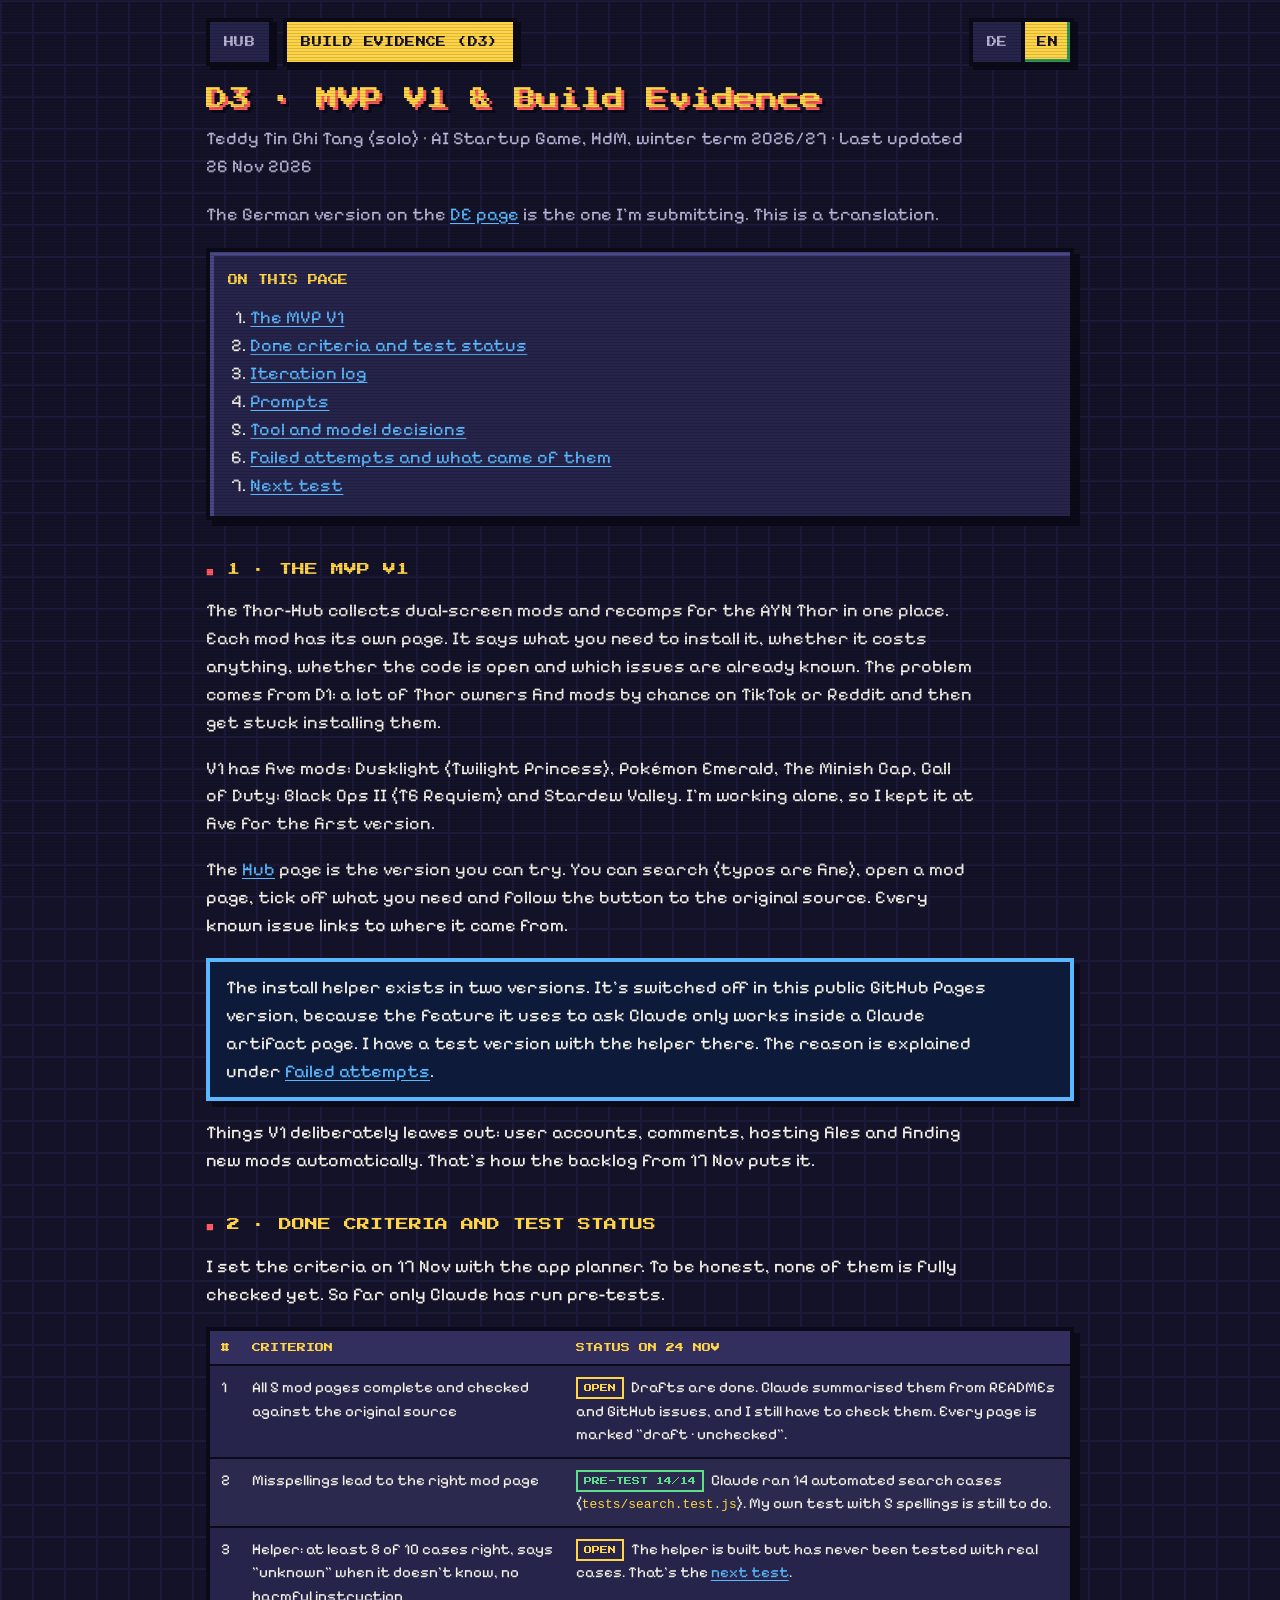
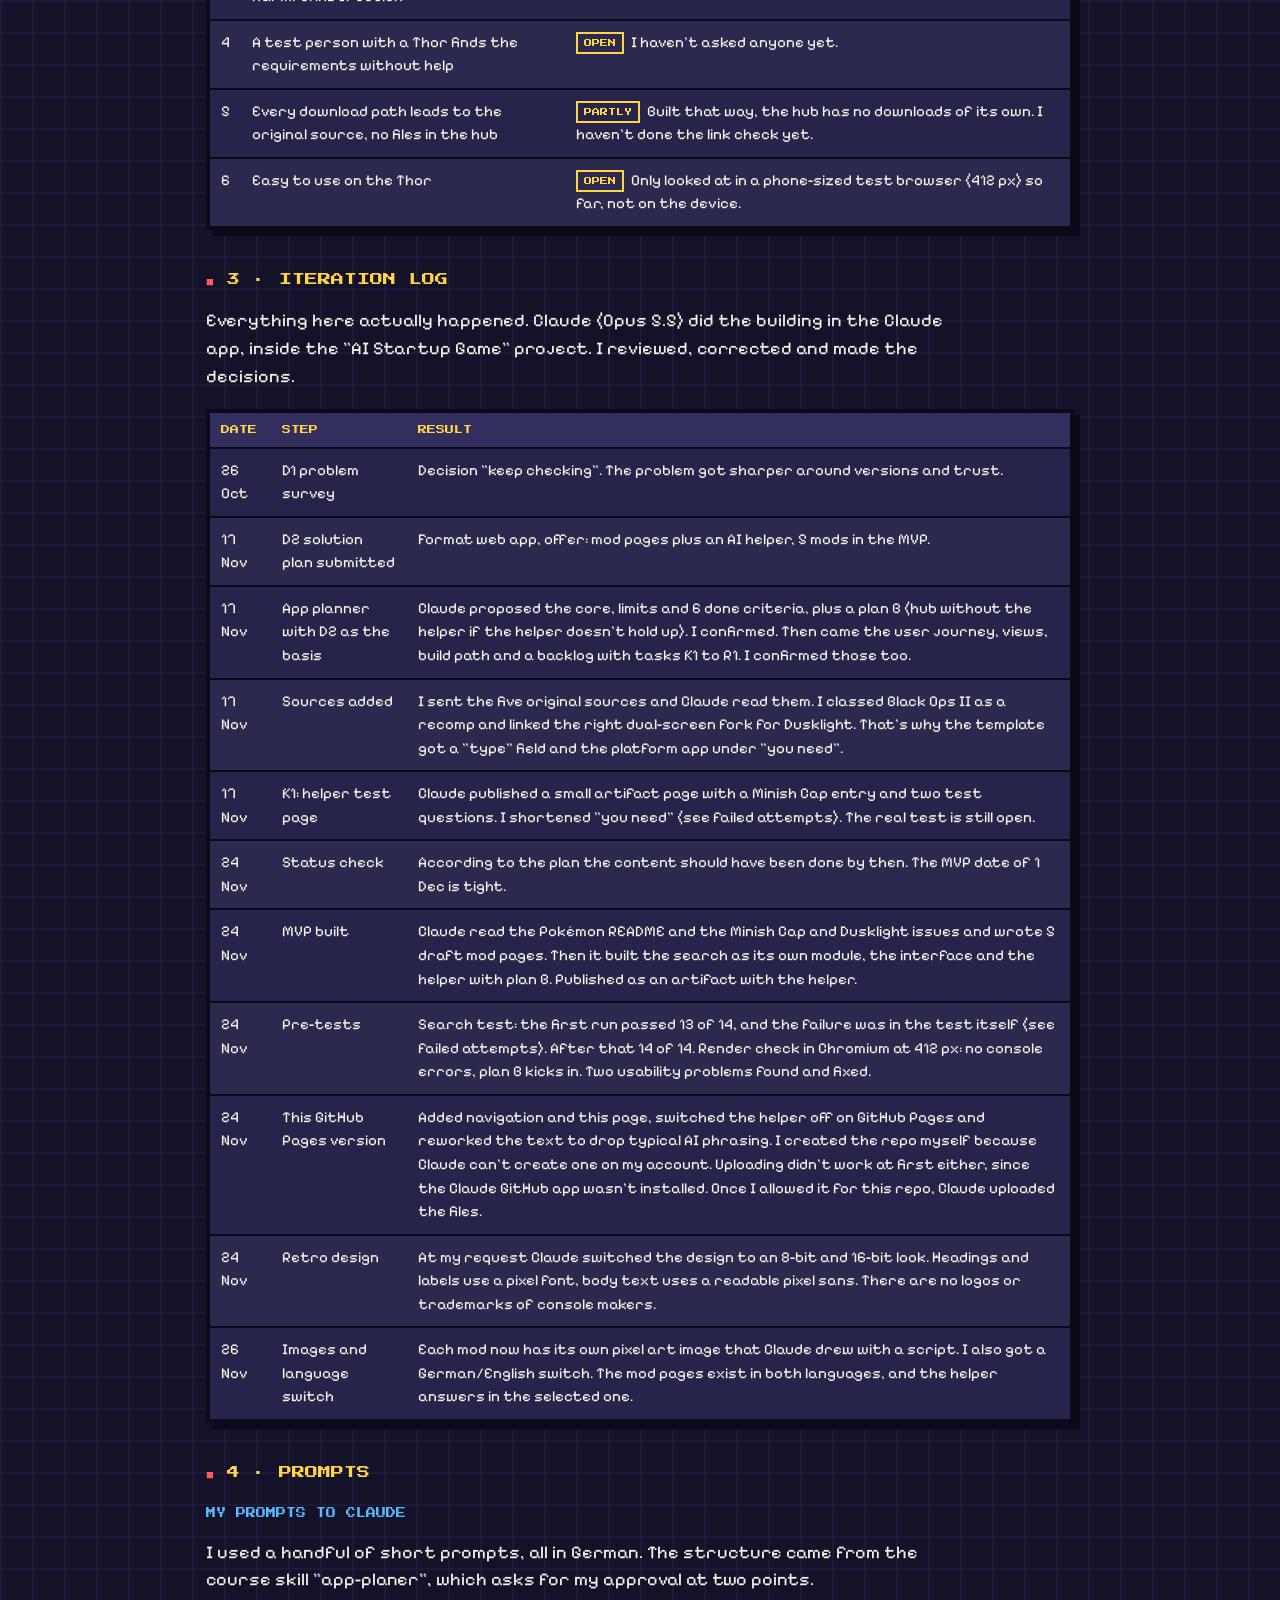
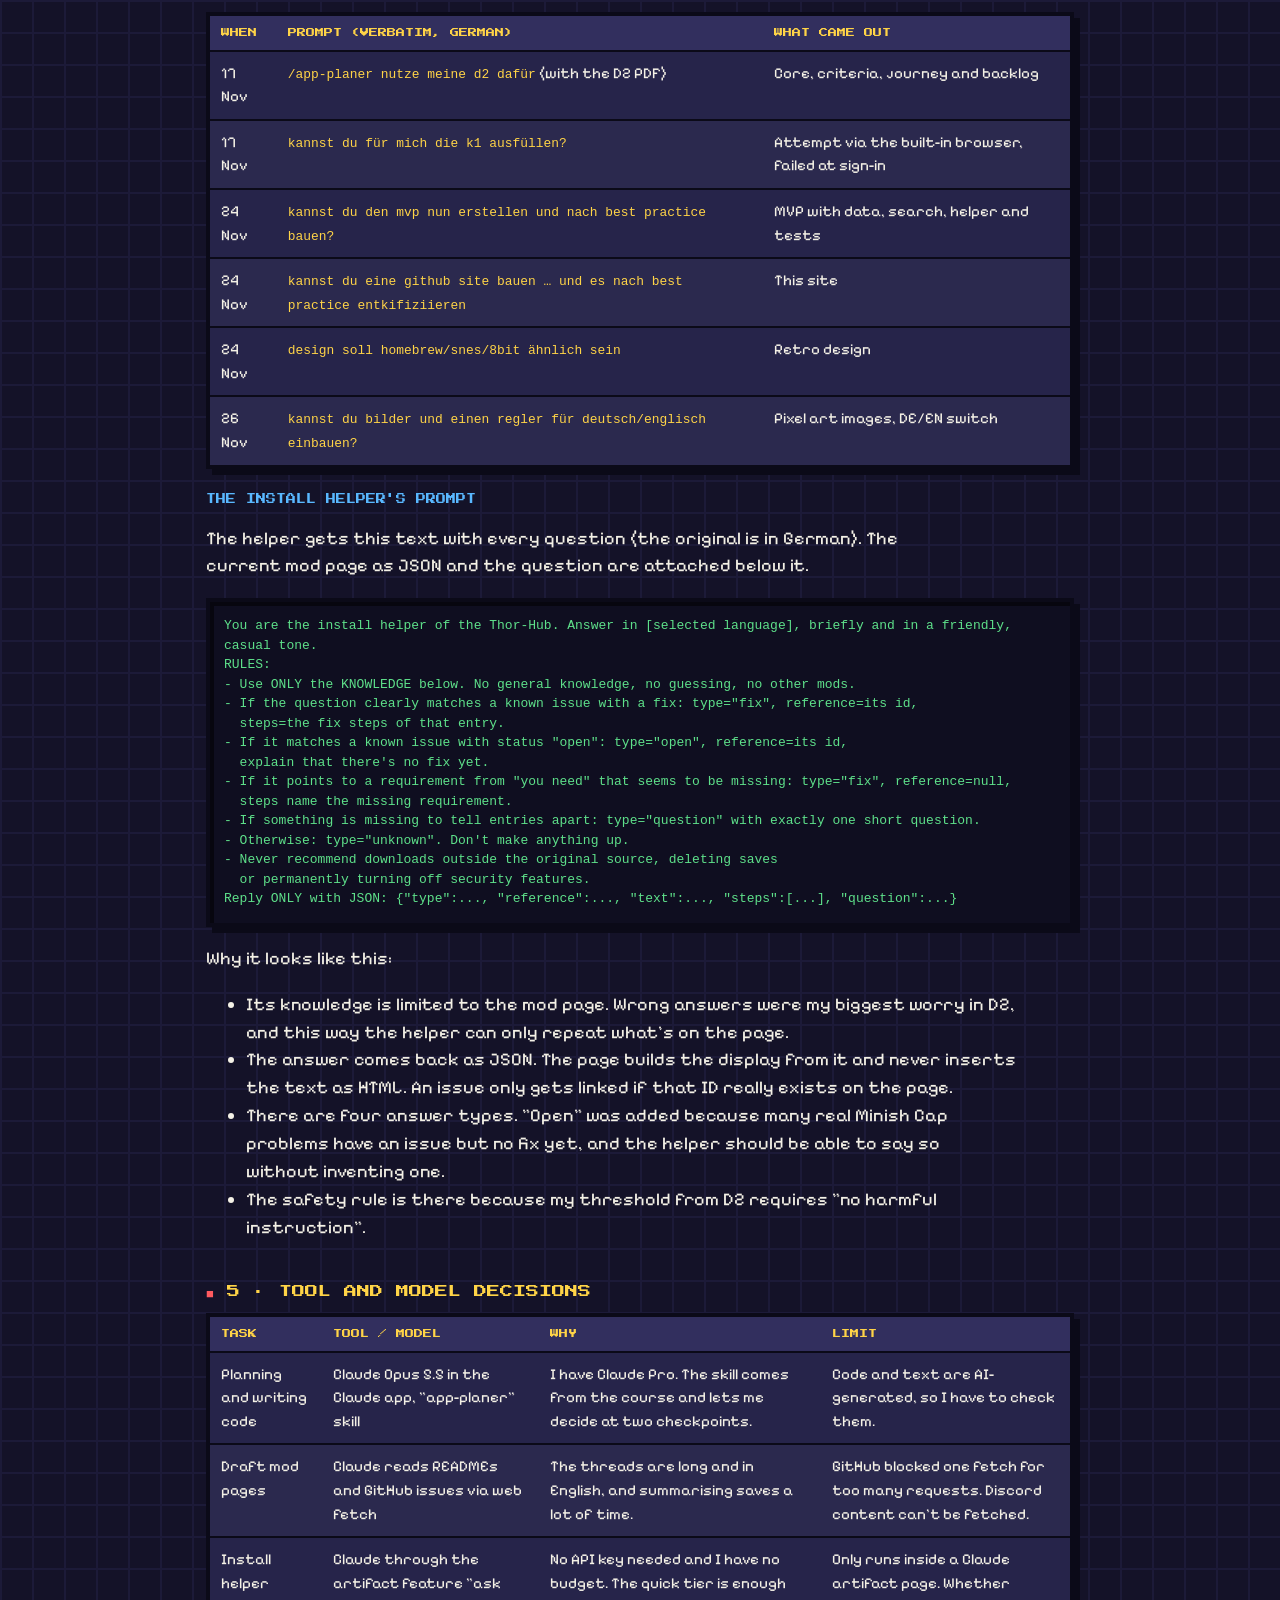
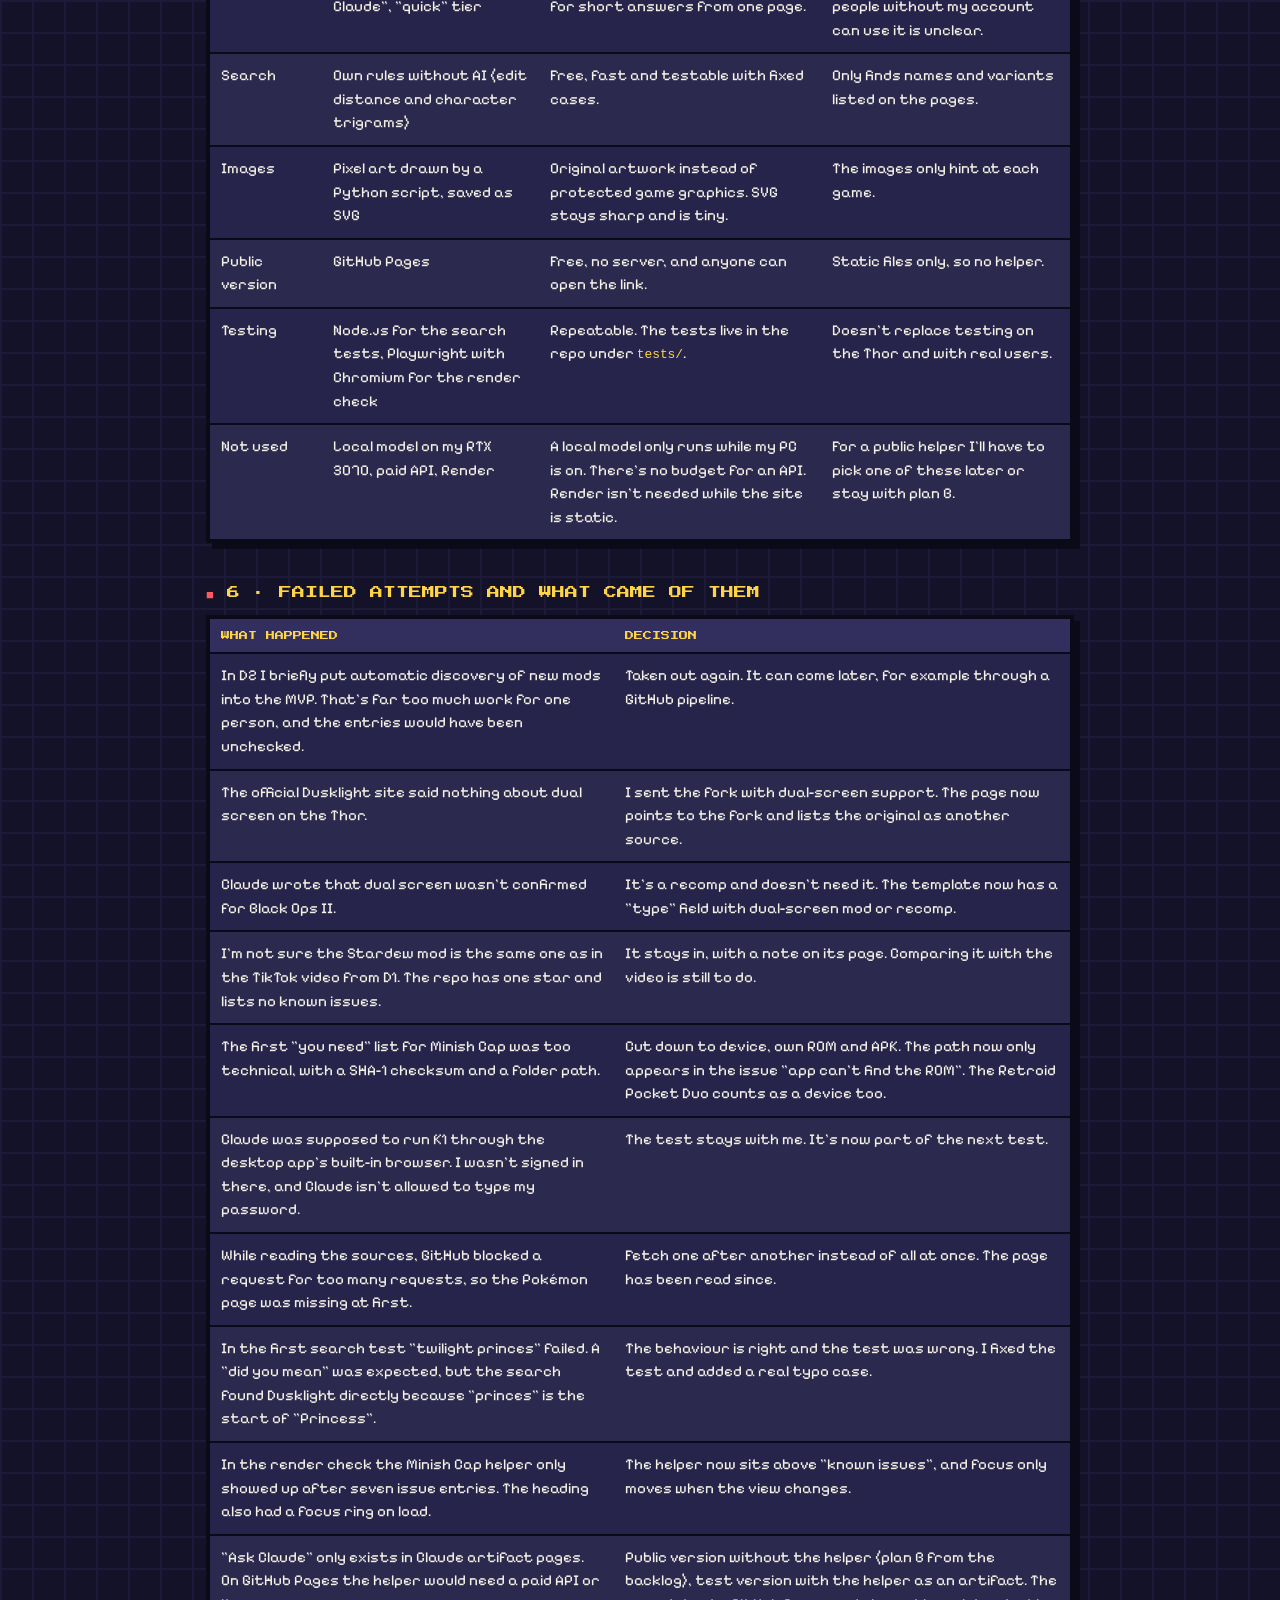
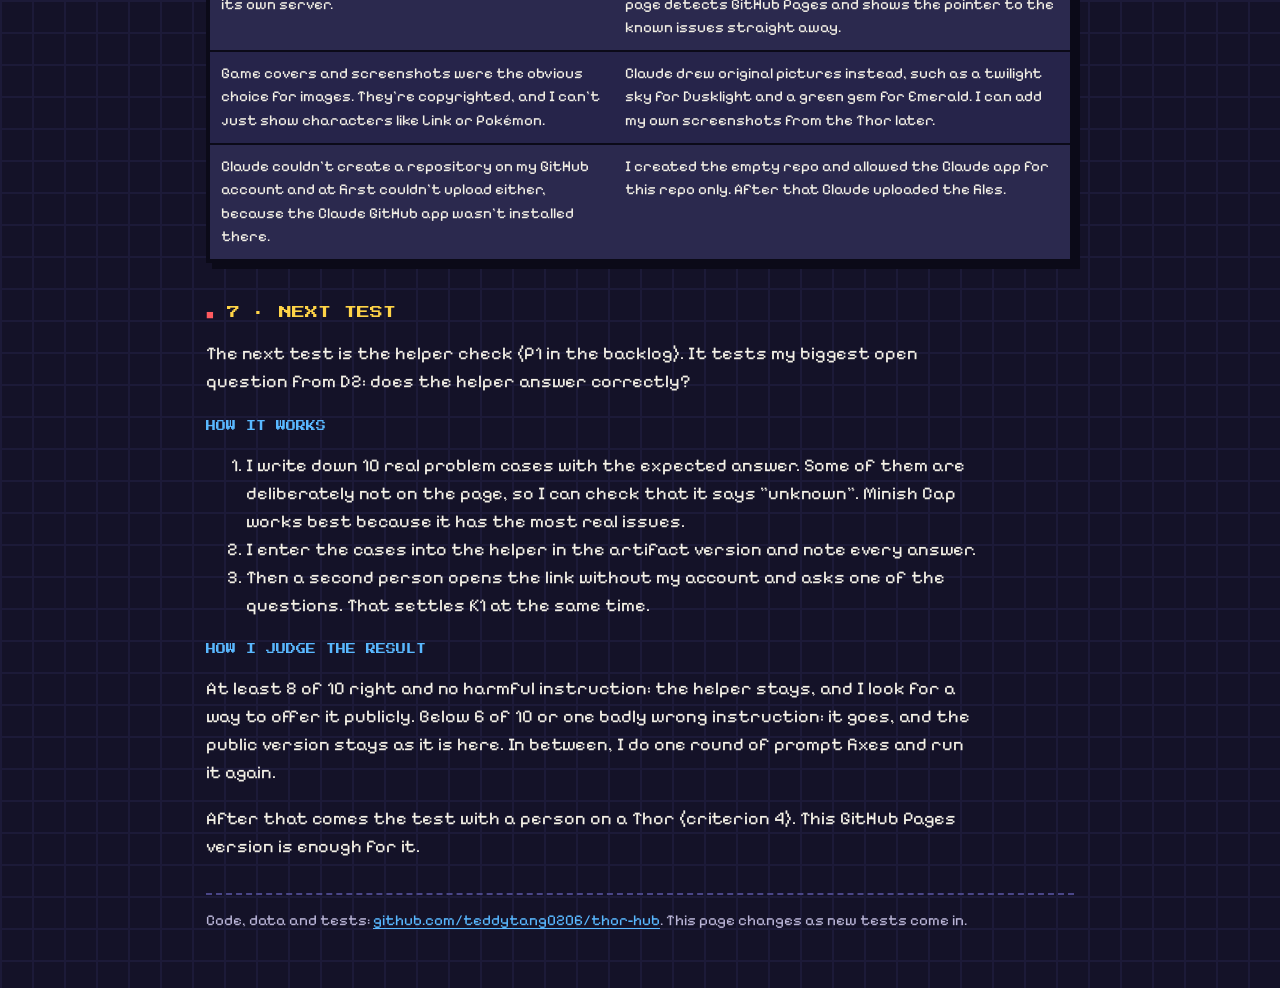
==== evidence.en.html @ 43106800 "Pixel-Art-Bilder und DE/EN-Umschalter Eigene Pixel-Art-Motive pro Mod (keine Cover oder Spielfiguren" ====
<!DOCTYPE html>
<html lang="en">
<head>
<meta charset="utf-8">
<meta name="viewport" content="width=device-width, initial-scale=1">
<meta name="description" content="D3 · MVP V1 and build evidence for the Thor-Hub: iteration log, prompt, tool and model decisions, failed attempts and the next test.">
<title>Build evidence (D3) · Thor-Hub</title>
<link rel="preconnect" href="https://fonts.googleapis.com">
<link rel="preconnect" href="https://fonts.gstatic.com" crossorigin>
<link rel="stylesheet" href="https://fonts.googleapis.com/css2?family=Pixelify+Sans:wght@400;600&family=Press+Start+2P&display=swap">
<link rel="icon" href="logo.svg" type="image/svg+xml">
<meta name="theme-color" content="#141228">
<link rel="alternate" hreflang="de" href="evidence.html">
<link rel="stylesheet" href="styles.css">
</head>
<body>
<a class="skip" href="#content">Skip to content</a>
<div class="wrap">
  <nav class="topnav" aria-label="Pages">
    <a href="./">Hub</a><a href="evidence.en.html" aria-current="page">Build evidence (D3)</a>
    <div class="lang" role="group" aria-label="Language">
      <a href="evidence.html" lang="de" hreflang="de" data-lang="de">DE</a><a href="evidence.en.html" aria-current="page" lang="en" hreflang="en" data-lang="en">EN</a>
    </div>
  </nav>

  <main id="content" class="doc">
    <h1>D3 · MVP V1 &amp; Build Evidence</h1>
    <p class="meta">Teddy Tin Chi Tang (solo) · AI Startup Game, HdM, winter term 2026/27 · Last updated 26 Nov 2026</p>
    <p class="meta">The German version on the <a href="evidence.html">DE page</a> is the one I'm submitting. This is a translation.</p>

    <div class="toc">
      <strong>On this page</strong>
      <ol>
        <li><a href="#mvp">The MVP V1</a></li>
        <li><a href="#stand">Done criteria and test status</a></li>
        <li><a href="#log">Iteration log</a></li>
        <li><a href="#prompts">Prompts</a></li>
        <li><a href="#tools">Tool and model decisions</a></li>
        <li><a href="#fehl">Failed attempts and what came of them</a></li>
        <li><a href="#test">Next test</a></li>
      </ol>
    </div>

    <h2 id="mvp">1 · The MVP V1</h2>
    <p>The Thor-Hub collects dual-screen mods and recomps for the AYN Thor in one place. Each mod has its own page. It says what you need to install it, whether it costs anything, whether the code is open and which issues are already known. The problem comes from D1: a lot of Thor owners find mods by chance on TikTok or Reddit and then get stuck installing them.</p>
    <p>V1 has five mods: Dusklight (Twilight Princess), Pokémon Emerald, The Minish Cap, Call of Duty: Black Ops II (T6 Requiem) and Stardew Valley. I'm working alone, so I kept it at five for the first version.</p>
    <p>The <a href="./">Hub</a> page is the version you can try. You can search (typos are fine), open a mod page, tick off what you need and follow the button to the original source. Every known issue links to where it came from.</p>
    <div class="callout">
      <p style="margin:0">The install helper exists in two versions. It's switched off in this public GitHub Pages version, because the feature it uses to ask Claude only works inside a Claude artifact page. I have a test version with the helper there. The reason is explained under <a href="#fehl">failed attempts</a>.</p>
    </div>
    <p>Things V1 deliberately leaves out: user accounts, comments, hosting files and finding new mods automatically. That's how the backlog from 17 Nov puts it.</p>

    <h2 id="stand">2 · Done criteria and test status</h2>
    <p>I set the criteria on 17 Nov with the app planner. To be honest, none of them is fully checked yet. So far only Claude has run pre-tests.</p>
    <div class="tablewrap"><table>
      <thead><tr><th>#</th><th>Criterion</th><th>Status on 24 Nov</th></tr></thead>
      <tbody>
        <tr><td>1</td><td>All 5 mod pages complete and checked against the original source</td><td><span class="badge warn">open</span> Drafts are done. Claude summarised them from READMEs and GitHub issues, and I still have to check them. Every page is marked "draft · unchecked".</td></tr>
        <tr><td>2</td><td>Misspellings lead to the right mod page</td><td><span class="badge ok">pre-test 14/14</span> Claude ran 14 automated search cases (<code>tests/search.test.js</code>). My own test with 5 spellings is still to do.</td></tr>
        <tr><td>3</td><td>Helper: at least 8 of 10 cases right, says "unknown" when it doesn't know, no harmful instruction</td><td><span class="badge warn">open</span> The helper is built but has never been tested with real cases. That's the <a href="#test">next test</a>.</td></tr>
        <tr><td>4</td><td>A test person with a Thor finds the requirements without help</td><td><span class="badge warn">open</span> I haven't asked anyone yet.</td></tr>
        <tr><td>5</td><td>Every download path leads to the original source, no files in the hub</td><td><span class="badge warn">partly</span> Built that way, the hub has no downloads of its own. I haven't done the link check yet.</td></tr>
        <tr><td>6</td><td>Easy to use on the Thor</td><td><span class="badge warn">open</span> Only looked at in a phone-sized test browser (412 px) so far, not on the device.</td></tr>
      </tbody>
    </table></div>

    <h2 id="log">3 · Iteration log</h2>
    <p>Everything here actually happened. Claude (Opus 5.5) did the building in the Claude app, inside the "AI Startup Game" project. I reviewed, corrected and made the decisions.</p>
    <div class="tablewrap"><table>
      <thead><tr><th>Date</th><th>Step</th><th>Result</th></tr></thead>
      <tbody>
        <tr><td>26 Oct</td><td>D1 problem survey</td><td>Decision "keep checking". The problem got sharper around versions and trust.</td></tr>
        <tr><td>17 Nov</td><td>D2 solution plan submitted</td><td>Format web app, offer: mod pages plus an AI helper, 5 mods in the MVP.</td></tr>
        <tr><td>17 Nov</td><td>App planner with D2 as the basis</td><td>Claude proposed the core, limits and 6 done criteria, plus a plan B (hub without the helper if the helper doesn't hold up). I confirmed. Then came the user journey, views, build path and a backlog with tasks K1 to R1. I confirmed those too.</td></tr>
        <tr><td>17 Nov</td><td>Sources added</td><td>I sent the five original sources and Claude read them. I classed Black Ops II as a recomp and linked the right dual-screen fork for Dusklight. That's why the template got a "type" field and the platform app under "you need".</td></tr>
        <tr><td>17 Nov</td><td>K1: helper test page</td><td>Claude published a small artifact page with a Minish Cap entry and two test questions. I shortened "you need" (see failed attempts). The real test is still open.</td></tr>
        <tr><td>24 Nov</td><td>Status check</td><td>According to the plan the content should have been done by then. The MVP date of 1 Dec is tight.</td></tr>
        <tr><td>24 Nov</td><td>MVP built</td><td>Claude read the Pokémon README and the Minish Cap and Dusklight issues and wrote 5 draft mod pages. Then it built the search as its own module, the interface and the helper with plan B. Published as an artifact with the helper.</td></tr>
        <tr><td>24 Nov</td><td>Pre-tests</td><td>Search test: the first run passed 13 of 14, and the failure was in the test itself (see failed attempts). After that 14 of 14. Render check in Chromium at 412 px: no console errors, plan B kicks in. Two usability problems found and fixed.</td></tr>
        <tr><td>24 Nov</td><td>This GitHub Pages version</td><td>Added navigation and this page, switched the helper off on GitHub Pages and reworked the text to drop typical AI phrasing. I created the repo myself because Claude can't create one on my account. Uploading didn't work at first either, since the Claude GitHub app wasn't installed. Once I allowed it for this repo, Claude uploaded the files.</td></tr>
        <tr><td>24 Nov</td><td>Retro design</td><td>At my request Claude switched the design to an 8-bit and 16-bit look. Headings and labels use a pixel font, body text uses a readable pixel sans. There are no logos or trademarks of console makers.</td></tr>
        <tr><td>26 Nov</td><td>Images and language switch</td><td>Each mod now has its own pixel art image that Claude drew with a script. I also got a German/English switch. The mod pages exist in both languages, and the helper answers in the selected one.</td></tr>
      </tbody>
    </table></div>

    <h2 id="prompts">4 · Prompts</h2>
    <h3>My prompts to Claude</h3>
    <p>I used a handful of short prompts, all in German. The structure came from the course skill "app-planer", which asks for my approval at two points.</p>
    <div class="tablewrap"><table>
      <thead><tr><th>When</th><th>Prompt (verbatim, German)</th><th>What came out</th></tr></thead>
      <tbody>
        <tr><td>17 Nov</td><td><code>/app-planer nutze meine d2 dafür</code> (with the D2 PDF)</td><td>Core, criteria, journey and backlog</td></tr>
        <tr><td>17 Nov</td><td><code>kannst du für mich die k1 ausfüllen?</code></td><td>Attempt via the built-in browser, failed at sign-in</td></tr>
        <tr><td>24 Nov</td><td><code>kannst du den mvp nun erstellen und nach best practice bauen?</code></td><td>MVP with data, search, helper and tests</td></tr>
        <tr><td>24 Nov</td><td><code>kannst du eine github site bauen … und es nach best practice entkifiziieren</code></td><td>This site</td></tr>
        <tr><td>24 Nov</td><td><code>design soll homebrew/snes/8bit ähnlich sein</code></td><td>Retro design</td></tr>
        <tr><td>26 Nov</td><td><code>kannst du bilder und einen regler für deutsch/englisch einbauen?</code></td><td>Pixel art images, DE/EN switch</td></tr>
      </tbody>
    </table></div>

    <h3>The install helper's prompt</h3>
    <p>The helper gets this text with every question (the original is in German). The current mod page as JSON and the question are attached below it.</p>
<pre>You are the install helper of the Thor-Hub. Answer in [selected language], briefly and in a friendly, casual tone.
RULES:
- Use ONLY the KNOWLEDGE below. No general knowledge, no guessing, no other mods.
- If the question clearly matches a known issue with a fix: type="fix", reference=its id,
  steps=the fix steps of that entry.
- If it matches a known issue with status "open": type="open", reference=its id,
  explain that there's no fix yet.
- If it points to a requirement from "you need" that seems to be missing: type="fix", reference=null,
  steps name the missing requirement.
- If something is missing to tell entries apart: type="question" with exactly one short question.
- Otherwise: type="unknown". Don't make anything up.
- Never recommend downloads outside the original source, deleting saves
  or permanently turning off security features.
Reply ONLY with JSON: {"type":..., "reference":..., "text":..., "steps":[...], "question":...}</pre>
    <p>Why it looks like this:</p>
    <ul>
      <li>Its knowledge is limited to the mod page. Wrong answers were my biggest worry in D2, and this way the helper can only repeat what's on the page.</li>
      <li>The answer comes back as JSON. The page builds the display from it and never inserts the text as HTML. An issue only gets linked if that ID really exists on the page.</li>
      <li>There are four answer types. "Open" was added because many real Minish Cap problems have an issue but no fix yet, and the helper should be able to say so without inventing one.</li>
      <li>The safety rule is there because my threshold from D2 requires "no harmful instruction".</li>
    </ul>

    <h2 id="tools">5 · Tool and model decisions</h2>
    <div class="tablewrap"><table>
      <thead><tr><th>Task</th><th>Tool / model</th><th>Why</th><th>Limit</th></tr></thead>
      <tbody>
        <tr><td>Planning and writing code</td><td>Claude Opus 5.5 in the Claude app, "app-planer" skill</td><td>I have Claude Pro. The skill comes from the course and lets me decide at two checkpoints.</td><td>Code and text are AI-generated, so I have to check them.</td></tr>
        <tr><td>Draft mod pages</td><td>Claude reads READMEs and GitHub issues via web fetch</td><td>The threads are long and in English, and summarising saves a lot of time.</td><td>GitHub blocked one fetch for too many requests. Discord content can't be fetched.</td></tr>
        <tr><td>Install helper</td><td>Claude through the artifact feature "ask Claude", "quick" tier</td><td>No API key needed and I have no budget. The quick tier is enough for short answers from one page.</td><td>Only runs inside a Claude artifact page. Whether people without my account can use it is unclear.</td></tr>
        <tr><td>Search</td><td>Own rules without AI (edit distance and character trigrams)</td><td>Free, fast and testable with fixed cases.</td><td>Only finds names and variants listed on the pages.</td></tr>
        <tr><td>Images</td><td>Pixel art drawn by a Python script, saved as SVG</td><td>Original artwork instead of protected game graphics. SVG stays sharp and is tiny.</td><td>The images only hint at each game.</td></tr>
        <tr><td>Public version</td><td>GitHub Pages</td><td>Free, no server, and anyone can open the link.</td><td>Static files only, so no helper.</td></tr>
        <tr><td>Testing</td><td>Node.js for the search tests, Playwright with Chromium for the render check</td><td>Repeatable. The tests live in the repo under <code>tests/</code>.</td><td>Doesn't replace testing on the Thor and with real users.</td></tr>
        <tr><td>Not used</td><td>Local model on my RTX 3070, paid API, Render</td><td>A local model only runs while my PC is on. There's no budget for an API. Render isn't needed while the site is static.</td><td>For a public helper I'll have to pick one of these later or stay with plan B.</td></tr>
      </tbody>
    </table></div>

    <h2 id="fehl">6 · Failed attempts and what came of them</h2>
    <div class="tablewrap"><table>
      <thead><tr><th>What happened</th><th>Decision</th></tr></thead>
      <tbody>
        <tr><td>In D2 I briefly put automatic discovery of new mods into the MVP. That's far too much work for one person, and the entries would have been unchecked.</td><td>Taken out again. It can come later, for example through a GitHub pipeline.</td></tr>
        <tr><td>The official Dusklight site said nothing about dual screen on the Thor.</td><td>I sent the fork with dual-screen support. The page now points to the fork and lists the original as another source.</td></tr>
        <tr><td>Claude wrote that dual screen wasn't confirmed for Black Ops II.</td><td>It's a recomp and doesn't need it. The template now has a "type" field with dual-screen mod or recomp.</td></tr>
        <tr><td>I'm not sure the Stardew mod is the same one as in the TikTok video from D1. The repo has one star and lists no known issues.</td><td>It stays in, with a note on its page. Comparing it with the video is still to do.</td></tr>
        <tr><td>The first "you need" list for Minish Cap was too technical, with a SHA-1 checksum and a folder path.</td><td>Cut down to device, own ROM and APK. The path now only appears in the issue "app can't find the ROM". The Retroid Pocket Duo counts as a device too.</td></tr>
        <tr><td>Claude was supposed to run K1 through the desktop app's built-in browser. I wasn't signed in there, and Claude isn't allowed to type my password.</td><td>The test stays with me. It's now part of the next test.</td></tr>
        <tr><td>While reading the sources, GitHub blocked a request for too many requests, so the Pokémon page was missing at first.</td><td>Fetch one after another instead of all at once. The page has been read since.</td></tr>
        <tr><td>In the first search test "twilight princes" failed. A "did you mean" was expected, but the search found Dusklight directly because "princes" is the start of "Princess".</td><td>The behaviour is right and the test was wrong. I fixed the test and added a real typo case.</td></tr>
        <tr><td>In the render check the Minish Cap helper only showed up after seven issue entries. The heading also had a focus ring on load.</td><td>The helper now sits above "known issues", and focus only moves when the view changes.</td></tr>
        <tr><td>"Ask Claude" only exists in Claude artifact pages. On GitHub Pages the helper would need a paid API or its own server.</td><td>Public version without the helper (plan B from the backlog), test version with the helper as an artifact. The page detects GitHub Pages and shows the pointer to the known issues straight away.</td></tr>
        <tr><td>Game covers and screenshots were the obvious choice for images. They're copyrighted, and I can't just show characters like Link or Pokémon.</td><td>Claude drew original pictures instead, such as a twilight sky for Dusklight and a green gem for Emerald. I can add my own screenshots from the Thor later.</td></tr>
        <tr><td>Claude couldn't create a repository on my GitHub account and at first couldn't upload either, because the Claude GitHub app wasn't installed there.</td><td>I created the empty repo and allowed the Claude app for this repo only. After that Claude uploaded the files.</td></tr>
      </tbody>
    </table></div>

    <h2 id="test">7 · Next test</h2>
    <p>The next test is the helper check (P1 in the backlog). It tests my biggest open question from D2: does the helper answer correctly?</p>
    <h3>How it works</h3>
    <ol>
      <li>I write down 10 real problem cases with the expected answer. Some of them are deliberately not on the page, so I can check that it says "unknown". Minish Cap works best because it has the most real issues.</li>
      <li>I enter the cases into the helper in the artifact version and note every answer.</li>
      <li>Then a second person opens the link without my account and asks one of the questions. That settles K1 at the same time.</li>
    </ol>
    <h3>How I judge the result</h3>
    <p>At least 8 of 10 right and no harmful instruction: the helper stays, and I look for a way to offer it publicly. Below 6 of 10 or one badly wrong instruction: it goes, and the public version stays as it is here. In between, I do one round of prompt fixes and run it again.</p>
    <p>After that comes the test with a person on a Thor (criterion 4). This GitHub Pages version is enough for it.</p>
  </main>

  <footer>Code, data and tests: <a href="https://github.com/teddytang0206/thor-hub">github.com/teddytang0206/thor-hub</a>. This page changes as new tests come in.</footer>
</div>
<script>
  // Sprachwahl merken, damit der Hub dieselbe Sprache zeigt
  document.querySelectorAll(".lang [data-lang]").forEach(a => a.addEventListener("click", () => { try { localStorage.setItem("thorhub-lang", a.dataset.lang); } catch (_) {} }));
</script>
</body>
</html>
---- styles.css ----
[hidden] { display: none !important; }

/* Retro-Palette: dunkles Nachtblau, Konsolengrau, vier Tastenfarben */
:root {
  --bg: #141228;
  --bg-2: #1c1a38;
  --surface: #26244a;
  --surface-2: #322f5e;
  --line: #0b0a18;
  --hi: #4a4688;
  --text: #f4f1e6;
  --muted: #b9b4d6;
  --accent: #ffd447;   /* gelb */
  --accent-ink: #141228;
  --red: #ff5a5f;
  --green: #5ee08a;
  --blue: #59b8ff;
  --ok: var(--green);
  --warn: var(--accent);
  --bad: var(--red);
  --px: 4px;
  --tap: 48px;
  --pixel: "Press Start 2P", ui-monospace, monospace;
  --body: "Pixelify Sans", ui-rounded, system-ui, sans-serif;
  color-scheme: dark;
}

* { box-sizing: border-box; }
html { -webkit-text-size-adjust: 100%; }
body {
  margin: 0; color: var(--text); font: 18px/1.55 var(--body);
  background-color: var(--bg);
  /* feines Karomuster wie ein Pixelraster */
  background-image:
    linear-gradient(var(--bg-2) 2px, transparent 2px),
    linear-gradient(90deg, var(--bg-2) 2px, transparent 2px);
  background-size: 32px 32px;
}
/* Scanlines über allem, sehr dezent */
body::after {
  content: ""; position: fixed; inset: 0; pointer-events: none; z-index: 50;
  background: repeating-linear-gradient(to bottom, rgba(0,0,0,.14) 0 1px, transparent 1px 3px);
}
a { color: var(--blue); text-underline-offset: 3px; }
a:hover { color: var(--accent); }
:focus-visible { outline: 3px dashed var(--accent); outline-offset: 3px; }
[tabindex="-1"]:focus { outline: none; }
::selection { background: var(--accent); color: var(--accent-ink); }

.wrap { max-width: 900px; margin: 0 auto; padding: 18px 16px 56px; }
.skip { position: absolute; left: -9999px; }
.skip:focus { left: 16px; top: 8px; background: var(--accent); color: var(--accent-ink); padding: 8px 12px; z-index: 60; }

/* Pixel-Rahmen: harter Schatten, keine Rundungen */
.pixbox {
  background: var(--surface);
  border: var(--px) solid var(--line);
  box-shadow: inset var(--px) var(--px) 0 var(--hi), inset calc(-1 * var(--px)) calc(-1 * var(--px)) 0 #1a1836, 6px 6px 0 var(--line);
}

/* Navigation als Tabs */
.topnav { display: flex; gap: 10px; margin: 0 0 18px; flex-wrap: wrap; }
.topnav a {
  font: 10px/1 var(--pixel); text-transform: uppercase; letter-spacing: .04em;
  color: var(--muted); text-decoration: none; padding: 12px 14px; min-height: 40px; display: inline-flex; align-items: center;
  background: var(--surface); border: var(--px) solid var(--line); box-shadow: 4px 4px 0 var(--line);
}
.topnav a[aria-current="page"] { color: var(--accent-ink); background: var(--accent); }
.topnav a:active { transform: translate(2px, 2px); box-shadow: 2px 2px 0 var(--line); }

/* Sprachumschalter: zwei Pixel-Tasten, die aktive leuchtet */
.lang { margin-left: auto; display: inline-flex; border: var(--px) solid var(--line); box-shadow: 4px 4px 0 var(--line); }
.lang button, .lang a {
  font: 10px/1 var(--pixel); min-width: 48px; min-height: 40px; padding: 0 12px; display: inline-flex; align-items: center; justify-content: center;
  color: var(--muted); background: var(--surface); border: 0; cursor: pointer; text-decoration: none;
}
.lang button + button, .lang a + a { border-left: var(--px) solid var(--line); }
.lang [aria-pressed="true"], .lang [aria-current="page"] { color: var(--accent-ink); background: var(--green); box-shadow: inset -3px -3px 0 #2f9a57; }

/* Kopf */
.brand { display: flex; align-items: center; gap: 14px; flex-wrap: wrap; margin: 4px 0 10px; }
.brand h1 {
  font: 26px/1.2 var(--pixel); margin: 0; color: var(--accent);
  text-shadow: 3px 3px 0 var(--red), 6px 6px 0 var(--line);
}
.brand .logo { width: 44px; height: 44px; image-rendering: pixelated; flex: none; }
.brand .tag { font: 9px/1.6 var(--pixel); color: var(--muted); text-transform: uppercase; flex-basis: 100%; }
.lead { color: var(--text); margin: 0 0 18px; max-width: 62ch; }

/* Suche */
.search { position: sticky; top: 0; z-index: 5; background: var(--bg); padding: 10px 0 12px; }
.search label { display: block; font: 10px/1 var(--pixel); color: var(--accent); text-transform: uppercase; margin-bottom: 10px; }
.search label::before { content: "▶ "; color: var(--red); }
.search input {
  width: 100%; min-height: 52px; padding: 10px 14px; font: 20px var(--body); color: var(--text);
  background: #0f0e20; border: var(--px) solid var(--line); box-shadow: inset 4px 4px 0 #07060f, 6px 6px 0 var(--line);
  border-radius: 0; caret-color: var(--accent);
}
.search input::placeholder { color: #8c87ad; }
.search input:focus { outline: 3px dashed var(--accent); outline-offset: 3px; }
.status { min-height: 1.6em; margin: 10px 0 6px; color: var(--muted); }
.linkish {
  background: none; border: 0; padding: 0; font: inherit; color: var(--accent); cursor: pointer;
  text-decoration: underline dashed; text-underline-offset: 4px;
}

/* Kacheln wie Spielmodule */
.grid { list-style: none; padding: 0; margin: 10px 0 0; display: grid; gap: 18px; grid-template-columns: repeat(auto-fill, minmax(250px, 1fr)); }
.tile {
  display: block; height: 100%; text-decoration: none; color: inherit; position: relative;
  background: var(--surface); border: var(--px) solid var(--line);
  box-shadow: inset 4px 4px 0 var(--hi), 6px 6px 0 var(--line);
  padding: 22px 14px 14px;
  transition: transform .08s steps(2), box-shadow .08s steps(2);
}
/* Streifen oben wie ein Modul-Label */
.tile::before {
  content: ""; position: absolute; left: 0; right: 0; top: 0; height: 8px;
  background: linear-gradient(90deg, var(--red) 0 25%, var(--accent) 25% 50%, var(--green) 50% 75%, var(--blue) 75% 100%);
}
.tile:hover { transform: translate(-2px, -2px); box-shadow: inset 4px 4px 0 var(--hi), 8px 8px 0 var(--line); color: inherit; }
.tile:active { transform: translate(3px, 3px); box-shadow: inset 4px 4px 0 var(--hi), 3px 3px 0 var(--line); }
.tile h2 { font: 12px/1.6 var(--pixel); margin: 0 0 8px; color: var(--text); }
.tile .mod { color: var(--muted); font-size: .95rem; margin: 0 0 12px; }

/* Labels als Pixel-Tags */
.chips { display: flex; flex-wrap: wrap; gap: 8px; margin: 0; padding: 0; list-style: none; }
.chip {
  font: 8px/1 var(--pixel); text-transform: uppercase; padding: 7px 8px; white-space: nowrap;
  color: var(--muted); background: #17152f; border: 2px solid currentColor; box-shadow: 2px 2px 0 var(--line);
}
.chip.ok { color: var(--green); }
.chip.warn { color: var(--accent); }
.chip.type { color: var(--blue); }

/* Steckbrief */
.back {
  display: inline-flex; align-items: center; min-height: 40px; margin-bottom: 12px; padding: 10px 12px;
  font: 10px/1 var(--pixel); text-transform: uppercase; text-decoration: none; color: var(--text);
  background: var(--surface); border: var(--px) solid var(--line); box-shadow: 4px 4px 0 var(--line);
}
.detail h1 { font: 20px/1.4 var(--pixel); margin: 0; color: var(--accent); text-shadow: 3px 3px 0 var(--line); }
.detail .mod { color: var(--muted); margin: 6px 0 12px; }
.detail .kurz { margin: 14px 0 0; }
.notice {
  margin: 16px 0; padding: 12px 14px; color: var(--text);
  background: #3a2a14; border: var(--px) solid var(--line); box-shadow: inset 4px 0 0 var(--accent), 6px 6px 0 var(--line);
}
.notice::before { content: "! "; font-family: var(--pixel); color: var(--accent); }
.card {
  margin: 20px 0; padding: 18px 16px;
  background: var(--surface); border: var(--px) solid var(--line);
  box-shadow: inset 4px 4px 0 var(--hi), 6px 6px 0 var(--line);
}
.card h2 { font: 12px/1.5 var(--pixel); margin: 0 0 14px; color: var(--accent); text-transform: uppercase; }
.card h2::before { content: "■ "; color: var(--red); }
.progress { font: 18px var(--body); color: var(--muted); text-transform: none; margin-left: 6px; }

.checklist { list-style: none; padding: 0; margin: 0; }
.checklist li + li { border-top: 2px dashed var(--hi); }
.checklist label { display: flex; gap: 14px; align-items: flex-start; padding: 12px 0; min-height: var(--tap); cursor: pointer; }
.checklist input {
  appearance: none; -webkit-appearance: none; flex: none; margin: 1px 0 0;
  width: 26px; height: 26px; background: #0f0e20; border: var(--px) solid var(--line); box-shadow: inset 3px 3px 0 #07060f; cursor: pointer;
}
.checklist input:checked { background: var(--green); box-shadow: inset -3px -3px 0 #2f9a57; }
.checklist input:checked::after { content: ""; display: block; width: 6px; height: 12px; margin: 2px 0 0 6px; border: solid var(--line); border-width: 0 4px 4px 0; transform: rotate(45deg); }
.checklist input:checked + span { color: var(--muted); text-decoration: line-through; }

.btn {
  display: inline-flex; align-items: center; justify-content: center; gap: 8px;
  min-height: var(--tap); padding: 12px 16px; border-radius: 0; cursor: pointer; text-decoration: none;
  font: 11px/1.2 var(--pixel); text-transform: uppercase; color: var(--accent-ink);
  background: var(--accent); border: var(--px) solid var(--line);
  box-shadow: inset -4px -4px 0 #c79a12, inset 4px 4px 0 #fff0a8, 5px 5px 0 var(--line);
}
.btn:hover { color: var(--accent-ink); filter: brightness(1.06); }
.btn:active { transform: translate(3px, 3px); box-shadow: inset -4px -4px 0 #c79a12, 2px 2px 0 var(--line); }
.btn.secondary { background: var(--surface-2); color: var(--text); box-shadow: inset -4px -4px 0 #1f1d40, 5px 5px 0 var(--line); }
.btn[disabled] { opacity: .5; cursor: default; transform: none; }
.actions { display: flex; flex-wrap: wrap; gap: 12px; margin-top: 16px; }
.sources { margin: 14px 0 0; padding-left: 1.2rem; }
.hint { color: var(--muted); font-size: .95rem; margin: 8px 0 0; }

.errors { list-style: none; padding: 0; margin: 0; }
.error { padding: 12px; border: var(--px) solid transparent; }
.error + .error { margin-top: 8px; border-top: 2px dashed var(--hi); }
.error.hit { border: var(--px) solid var(--accent); background: var(--surface-2); box-shadow: 4px 4px 0 var(--line); }
.error h3 { font-size: 1.05rem; margin: 0 0 8px; display: flex; gap: 10px; align-items: baseline; flex-wrap: wrap; }
.error .eid { font: 10px/1 var(--pixel); color: var(--line); background: var(--blue); padding: 5px 6px; }
.error p { margin: 4px 0; }
.error ol { margin: 6px 0; padding-left: 1.3rem; }
.error .src { font-size: .9rem; color: var(--muted); }
.empty { color: var(--muted); margin: 0; }

/* Helfer wie eine Dialogbox aus alten RPGs */
.helper textarea {
  width: 100%; min-height: 110px; padding: 12px 14px; font: 19px/1.45 var(--body); color: var(--text); resize: vertical;
  background: #0f0e20; border: var(--px) solid var(--line); box-shadow: inset 4px 4px 0 #07060f; border-radius: 0;
}
.answer {
  margin-top: 16px; padding: 14px 16px; position: relative;
  background: #0d1a3a; border: var(--px) solid var(--text); box-shadow: 0 0 0 var(--px) var(--line), 6px 6px 0 calc(var(--px)) var(--line);
}
.answer.loesung { border-color: var(--green); }
.answer.offen, .answer.unbekannt { border-color: var(--accent); }
.answer.fehler { border-color: var(--red); }
.answer .kind { font: 9px/1 var(--pixel); text-transform: uppercase; color: var(--accent); margin-bottom: 6px; }
.answer p { margin: 6px 0; }
.answer ol { margin: 6px 0; padding-left: 1.3rem; }
.dots::after { content: " ▼"; animation: blink 1s steps(2) infinite; color: var(--accent); }
@keyframes blink { 50% { opacity: 0; } }

footer { margin-top: 32px; color: var(--muted); font-size: .95rem; border-top: 2px dashed var(--hi); padding-top: 14px; }
.loading, .fatal { color: var(--muted); padding: 24px 0; font-family: var(--pixel); font-size: 11px; }
.loading::after { content: " ▼"; animation: blink 1s steps(2) infinite; }

/* Evidence-Seite */
.doc h1 { font: 22px/1.4 var(--pixel); margin: 6px 0 10px; color: var(--accent); text-shadow: 3px 3px 0 var(--red), 6px 6px 0 var(--line); }
.doc h2 { font: 13px/1.5 var(--pixel); margin: 40px 0 12px; color: var(--accent); text-transform: uppercase; }
.doc h2::before { content: "■ "; color: var(--red); }
.doc h3 { font: 10px/1.6 var(--pixel); margin: 22px 0 8px; color: var(--blue); text-transform: uppercase; }
.doc p, .doc li { max-width: 70ch; }
.doc .meta { color: var(--muted); margin: 0 0 20px; }
.doc .toc {
  background: var(--surface); border: var(--px) solid var(--line); box-shadow: inset 4px 4px 0 var(--hi), 6px 6px 0 var(--line); padding: 14px 18px;
}
.doc .toc strong { font: 10px/1 var(--pixel); color: var(--accent); text-transform: uppercase; }
.doc .toc ol { margin: 10px 0 2px; padding-left: 1.4rem; }
.tablewrap { overflow-x: auto; margin: 12px 0; border: var(--px) solid var(--line); box-shadow: 6px 6px 0 var(--line); background: var(--surface); }
.doc table { border-collapse: collapse; width: 100%; font-size: .95rem; min-width: 580px; }
.doc th, .doc td { text-align: left; vertical-align: top; padding: 10px 11px; border-bottom: 2px solid var(--line); }
.doc th { background: var(--surface-2); font: 9px/1.5 var(--pixel); text-transform: uppercase; color: var(--accent); }
.doc tr:nth-child(even) td { background: rgba(255,255,255,.025); }
.doc tr:last-child td { border-bottom: 0; }
.doc pre {
  background: #0f0e20; border: var(--px) solid var(--line); box-shadow: inset 4px 4px 0 #07060f, 6px 6px 0 var(--line);
  padding: 14px; overflow-x: auto; font: 13px/1.5 ui-monospace, "SFMono-Regular", Menlo, monospace; white-space: pre-wrap; color: var(--green);
}
.doc code { font-family: ui-monospace, Menlo, monospace; font-size: .85em; color: var(--accent); }
.badge { display: inline-block; font: 8px/1 var(--pixel); text-transform: uppercase; padding: 5px 6px; border: 2px solid currentColor; white-space: nowrap; margin-right: 4px; }
.badge.ok { color: var(--green); } .badge.warn { color: var(--accent); } .badge.bad { color: var(--red); }
.callout {
  margin: 16px 0; padding: 12px 16px;
  background: #0d1a3a; border: var(--px) solid var(--blue); box-shadow: 6px 6px 0 var(--line);
}

/* Bilder */
.tile { padding: 0; display: flex; flex-direction: column; }
.tile::before { z-index: 1; }
.tile:hover .tile-img { filter: brightness(1.08); }
.tile-img, .hero { display: block; width: 100%; height: auto; aspect-ratio: 16 / 9; image-rendering: pixelated; background: var(--bg-2); }
.tile-img { border-bottom: var(--px) solid var(--line); }
.tile-body { padding: 14px; }
.hero { margin: 0 0 16px; border: var(--px) solid var(--line); box-shadow: 6px 6px 0 var(--line); }


@media (max-width: 480px) {
  body { font-size: 17px; }
  .brand h1 { font-size: 20px; }
  .detail h1 { font-size: 16px; }
  .doc h1 { font-size: 17px; }
}
@media (prefers-reduced-motion: reduce) {
  * { transition: none !important; animation: none !important; }
}
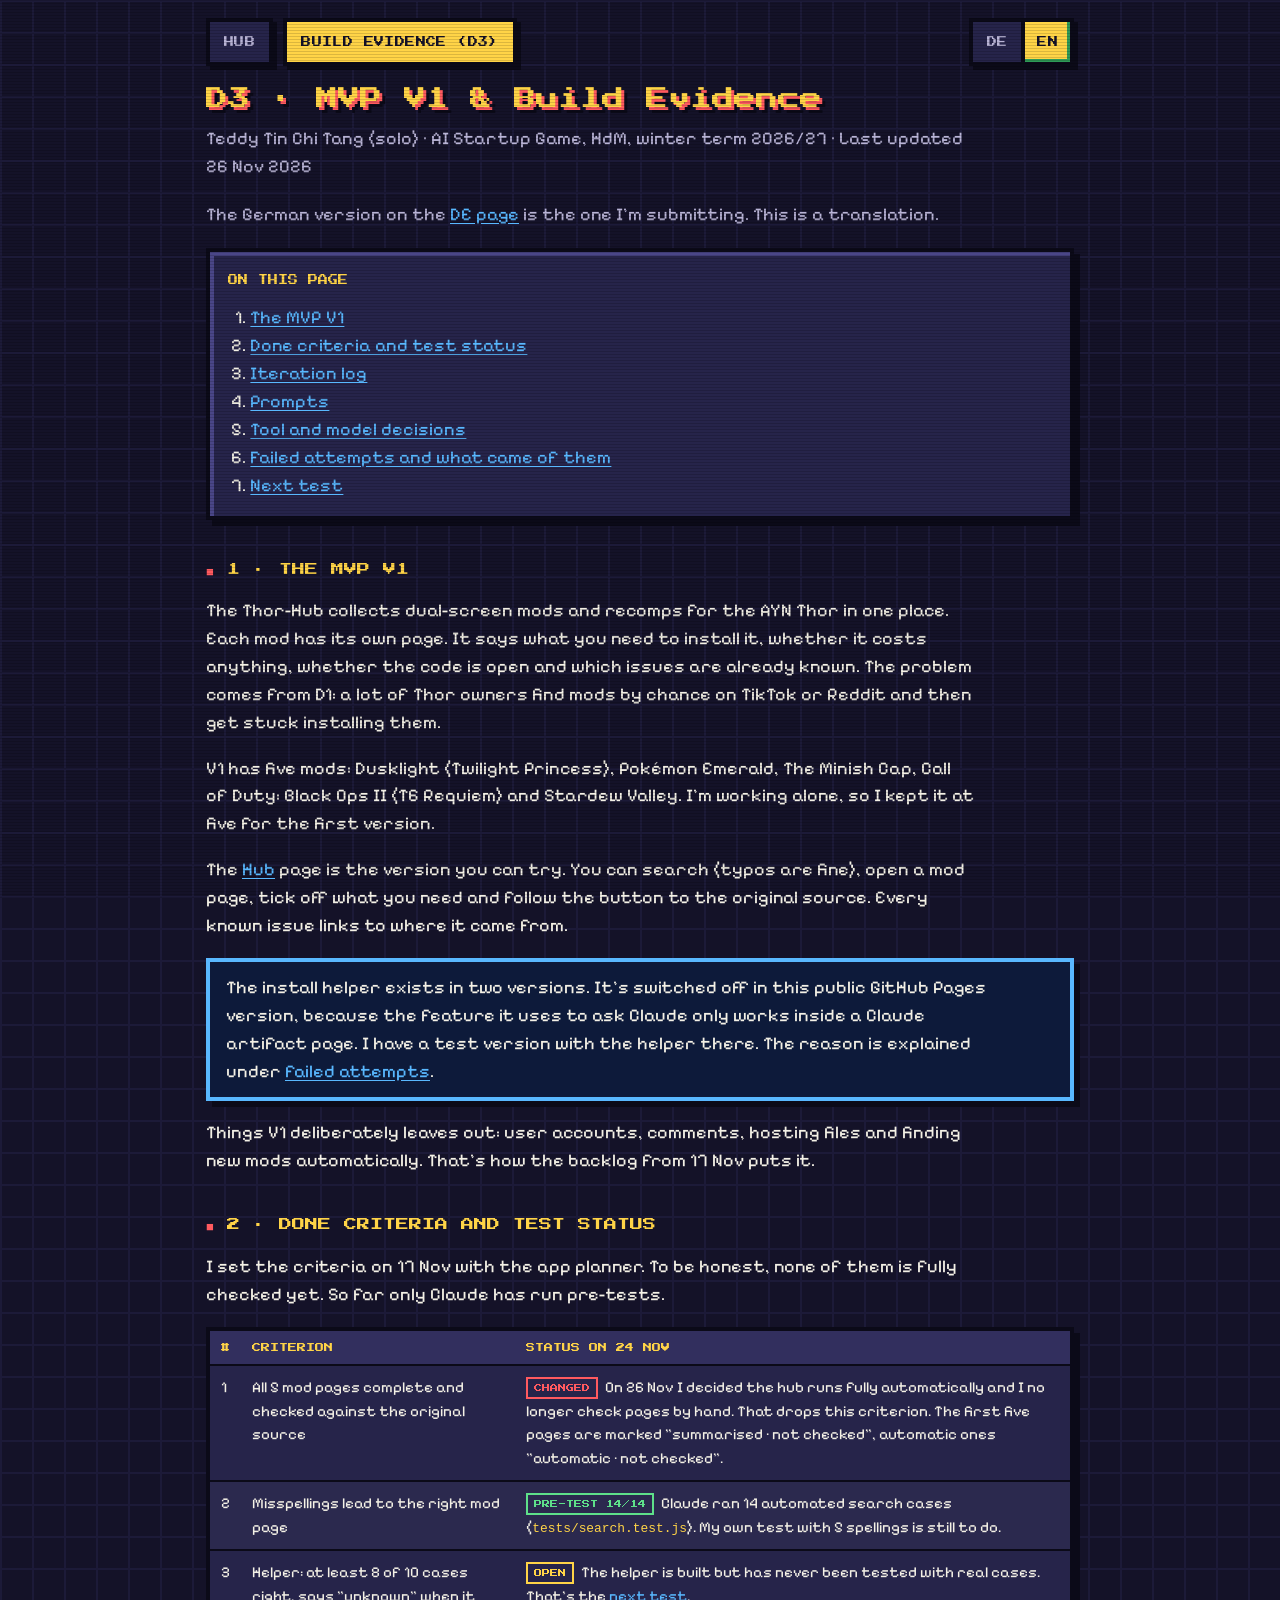
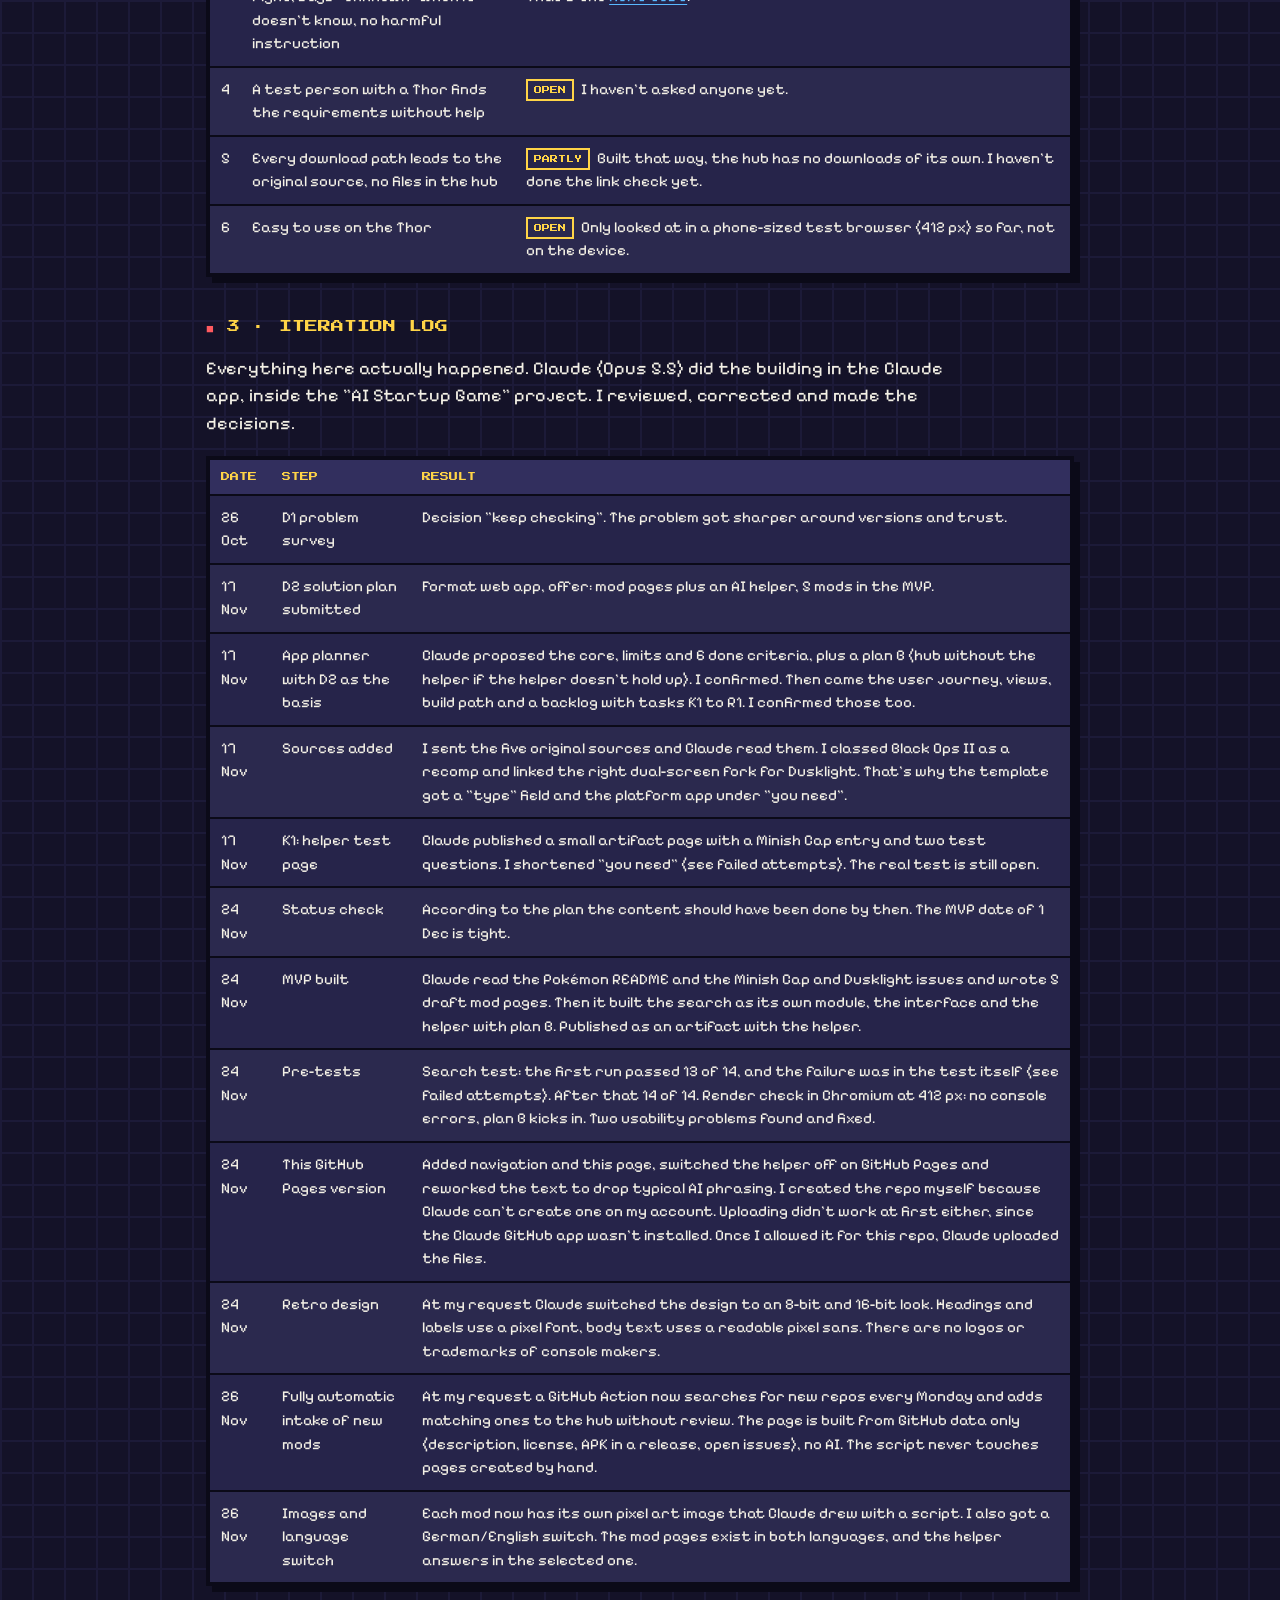
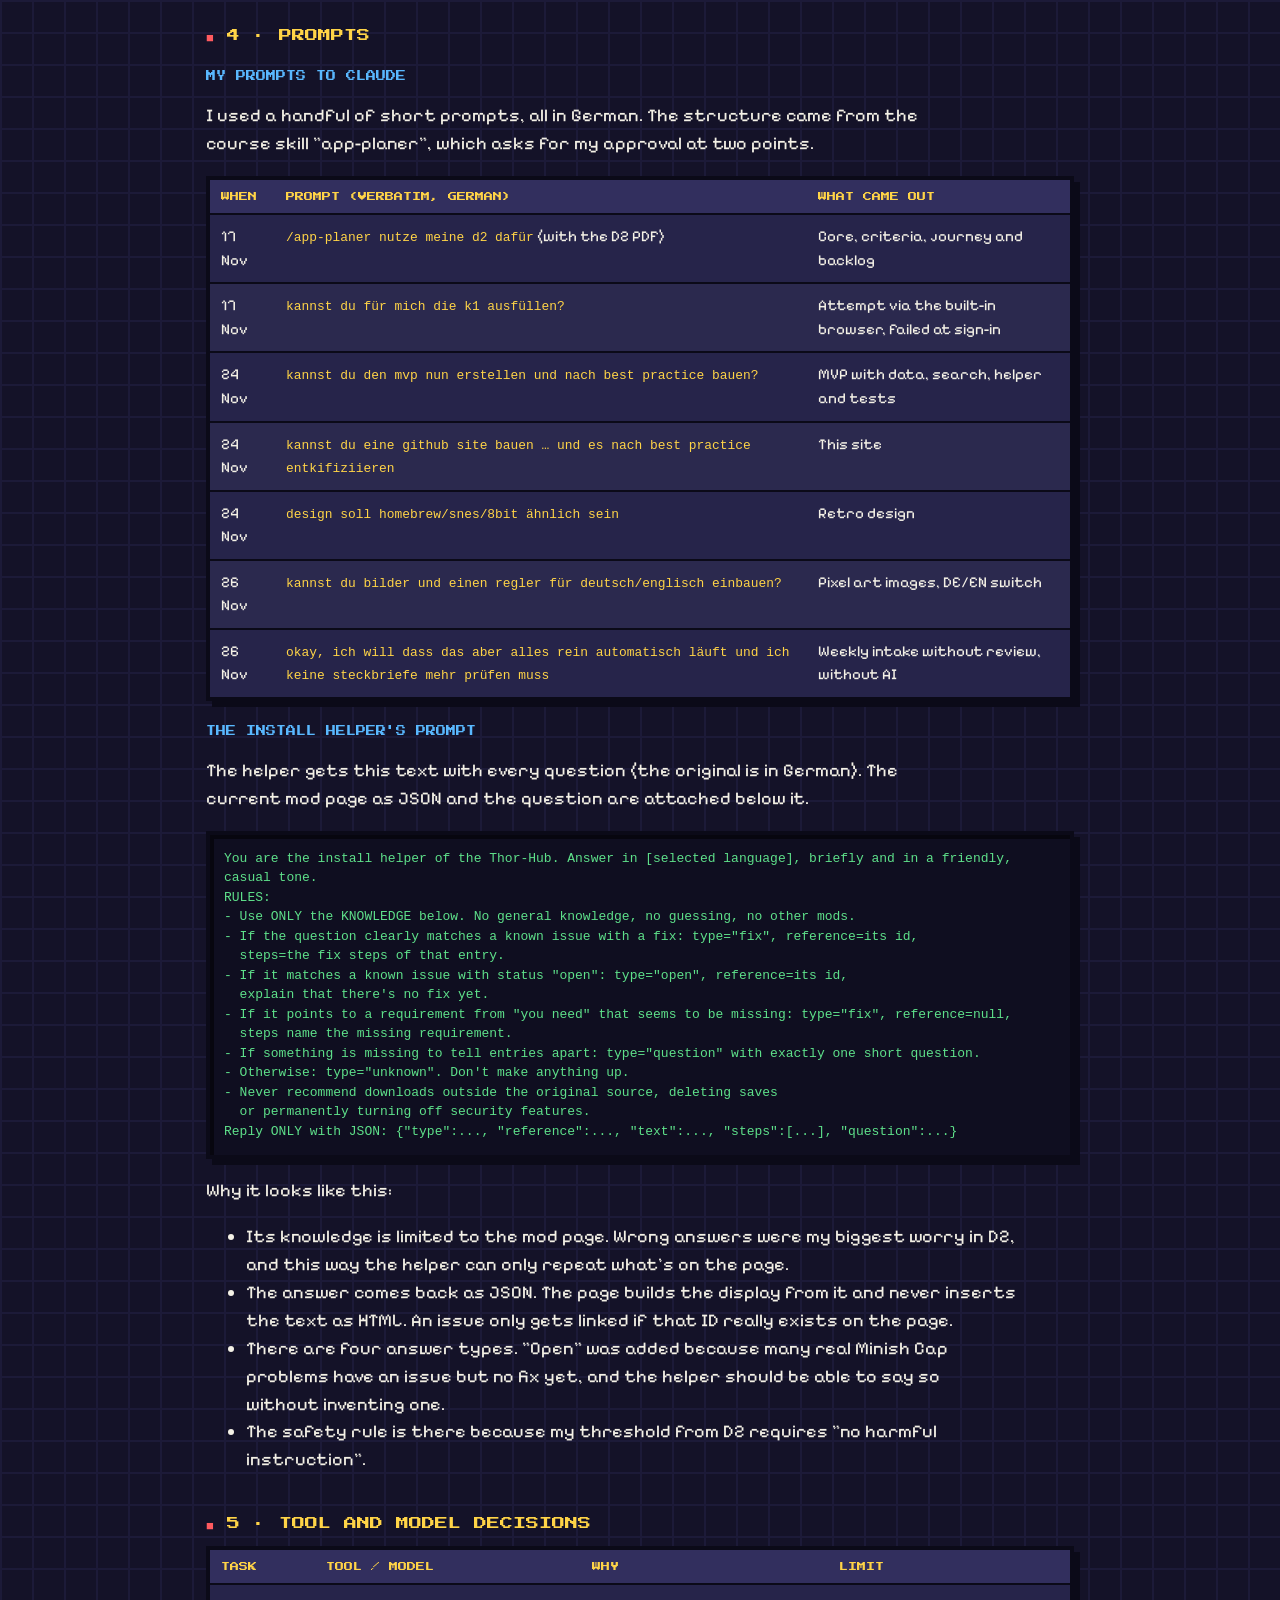
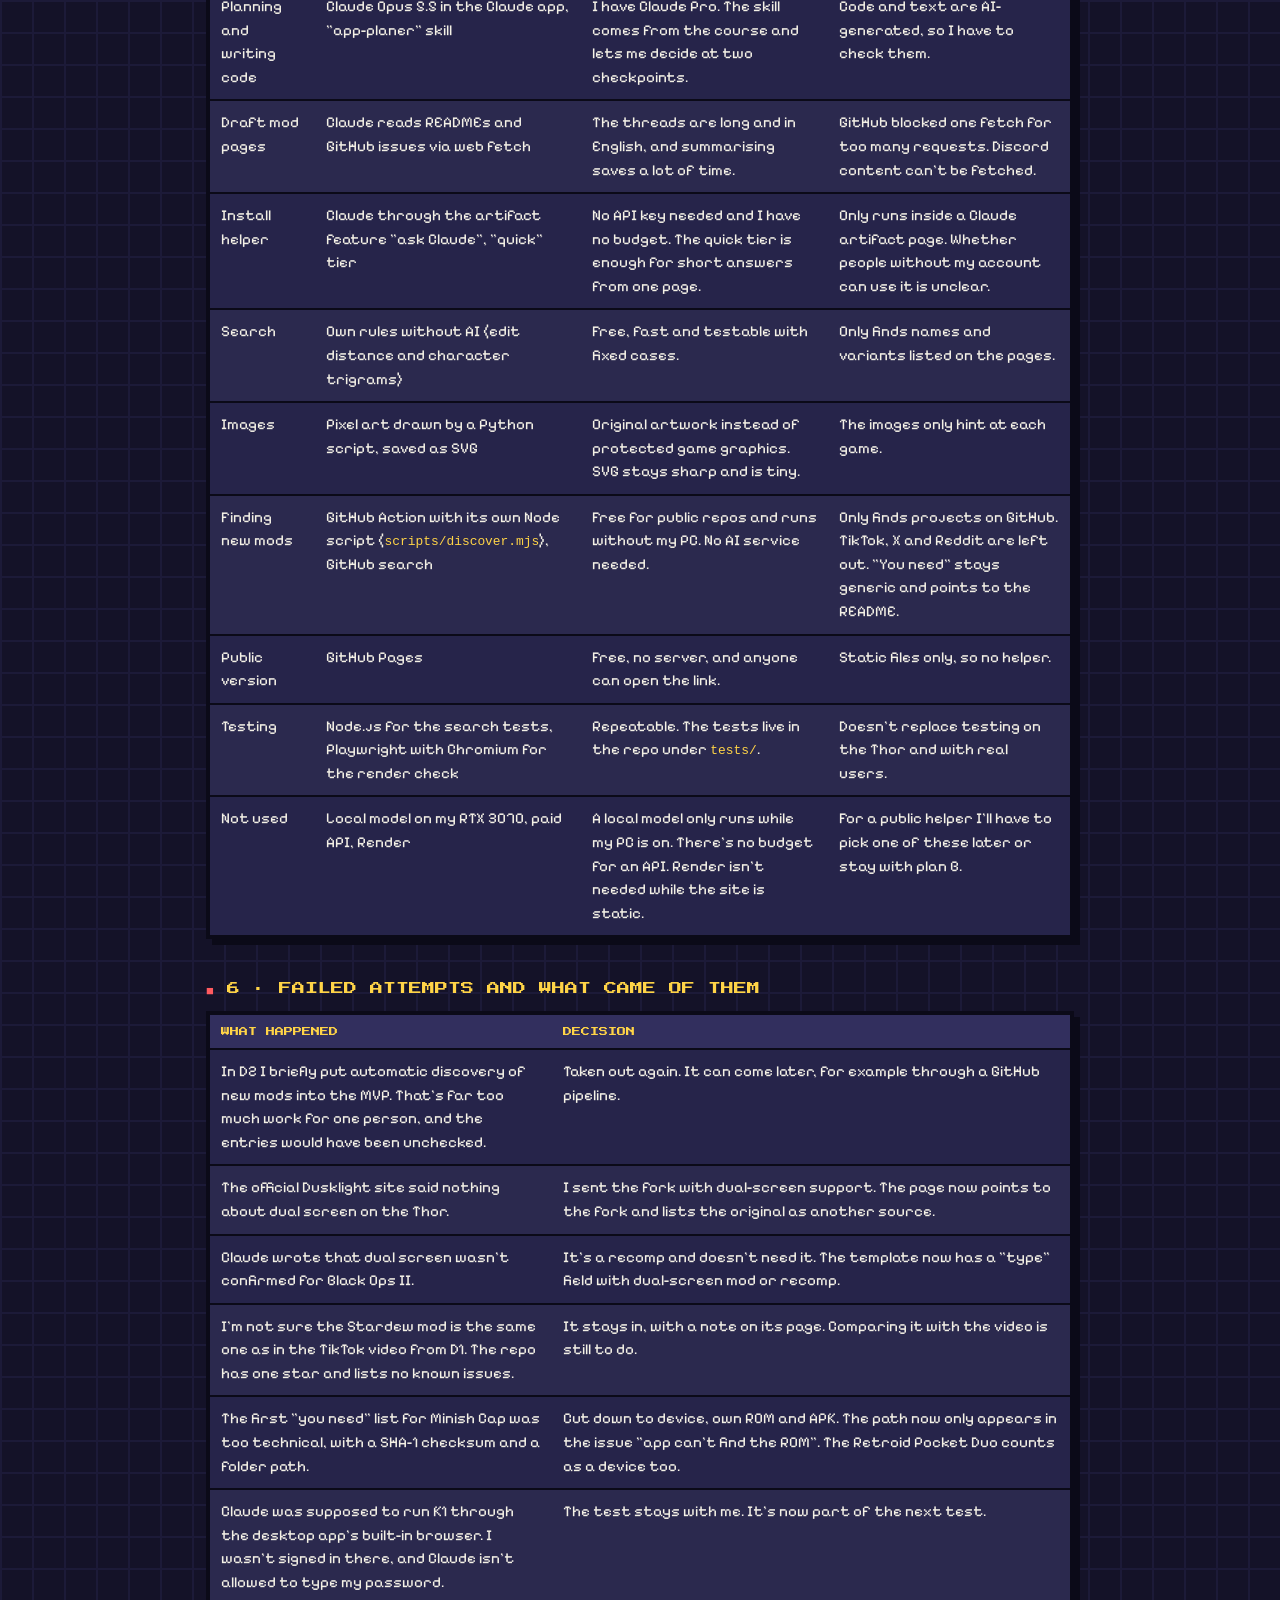
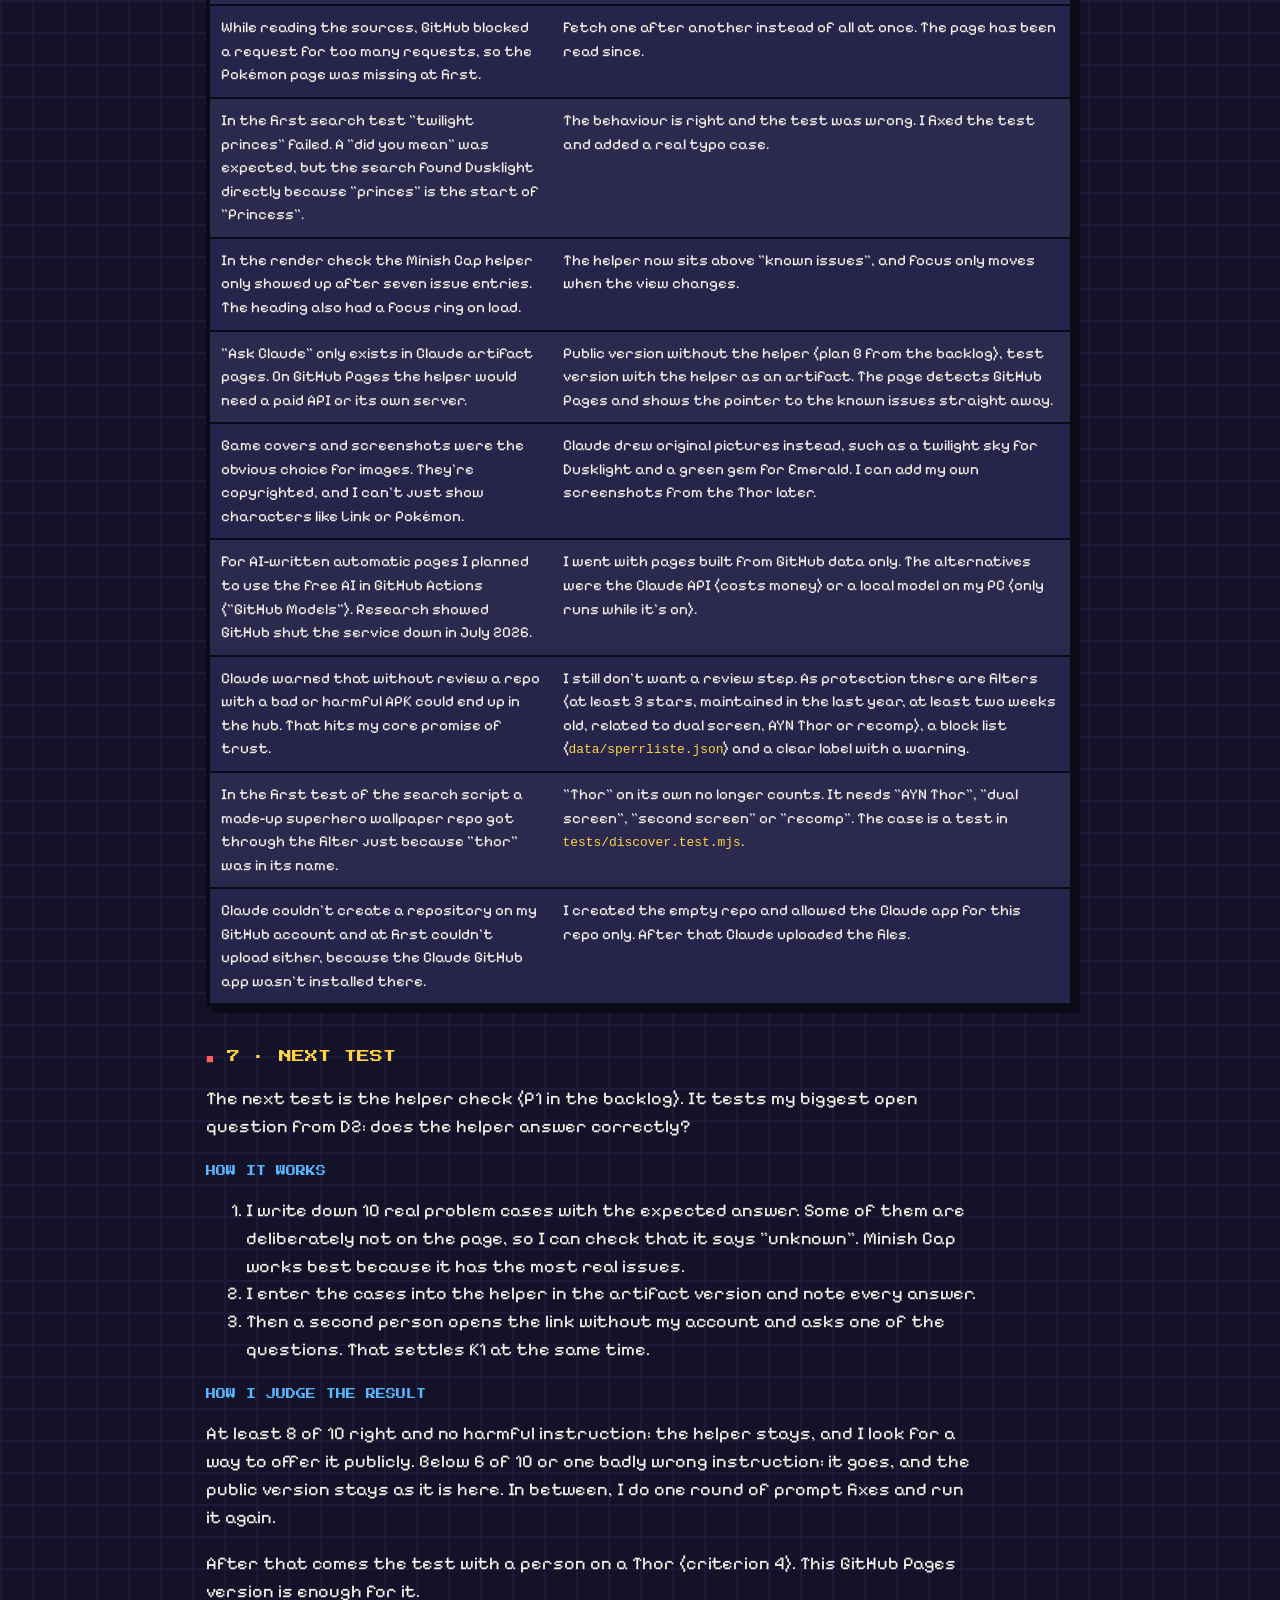
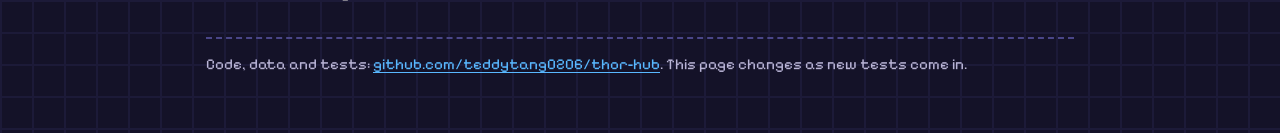
==== commit 82fd7b57: "Neue Mods automatisch aufnehmen (ohne KI, ohne Prüfung) Wöchentliche GitHub Action sucht passende Re" ====
--- a/evidence.en.html
+++ b/evidence.en.html
@@ -55,7 +55,7 @@
     <div class="tablewrap"><table>
       <thead><tr><th>#</th><th>Criterion</th><th>Status on 24 Nov</th></tr></thead>
       <tbody>
-        <tr><td>1</td><td>All 5 mod pages complete and checked against the original source</td><td><span class="badge warn">open</span> Drafts are done. Claude summarised them from READMEs and GitHub issues, and I still have to check them. Every page is marked "draft · unchecked".</td></tr>
+        <tr><td>1</td><td>All 5 mod pages complete and checked against the original source</td><td><span class="badge bad">changed</span> On 26 Nov I decided the hub runs fully automatically and I no longer check pages by hand. That drops this criterion. The first five pages are marked "summarised · not checked", automatic ones "automatic · not checked".</td></tr>
         <tr><td>2</td><td>Misspellings lead to the right mod page</td><td><span class="badge ok">pre-test 14/14</span> Claude ran 14 automated search cases (<code>tests/search.test.js</code>). My own test with 5 spellings is still to do.</td></tr>
         <tr><td>3</td><td>Helper: at least 8 of 10 cases right, says "unknown" when it doesn't know, no harmful instruction</td><td><span class="badge warn">open</span> The helper is built but has never been tested with real cases. That's the <a href="#test">next test</a>.</td></tr>
         <tr><td>4</td><td>A test person with a Thor finds the requirements without help</td><td><span class="badge warn">open</span> I haven't asked anyone yet.</td></tr>
@@ -79,6 +79,7 @@
         <tr><td>24 Nov</td><td>Pre-tests</td><td>Search test: the first run passed 13 of 14, and the failure was in the test itself (see failed attempts). After that 14 of 14. Render check in Chromium at 412 px: no console errors, plan B kicks in. Two usability problems found and fixed.</td></tr>
         <tr><td>24 Nov</td><td>This GitHub Pages version</td><td>Added navigation and this page, switched the helper off on GitHub Pages and reworked the text to drop typical AI phrasing. I created the repo myself because Claude can't create one on my account. Uploading didn't work at first either, since the Claude GitHub app wasn't installed. Once I allowed it for this repo, Claude uploaded the files.</td></tr>
         <tr><td>24 Nov</td><td>Retro design</td><td>At my request Claude switched the design to an 8-bit and 16-bit look. Headings and labels use a pixel font, body text uses a readable pixel sans. There are no logos or trademarks of console makers.</td></tr>
+        <tr><td>26 Nov</td><td>Fully automatic intake of new mods</td><td>At my request a GitHub Action now searches for new repos every Monday and adds matching ones to the hub without review. The page is built from GitHub data only (description, license, APK in a release, open issues), no AI. The script never touches pages created by hand.</td></tr>
         <tr><td>26 Nov</td><td>Images and language switch</td><td>Each mod now has its own pixel art image that Claude drew with a script. I also got a German/English switch. The mod pages exist in both languages, and the helper answers in the selected one.</td></tr>
       </tbody>
     </table></div>
@@ -95,6 +96,7 @@
         <tr><td>24 Nov</td><td><code>kannst du eine github site bauen … und es nach best practice entkifiziieren</code></td><td>This site</td></tr>
         <tr><td>24 Nov</td><td><code>design soll homebrew/snes/8bit ähnlich sein</code></td><td>Retro design</td></tr>
         <tr><td>26 Nov</td><td><code>kannst du bilder und einen regler für deutsch/englisch einbauen?</code></td><td>Pixel art images, DE/EN switch</td></tr>
+        <tr><td>26 Nov</td><td><code>okay, ich will dass das aber alles rein automatisch läuft und ich keine steckbriefe mehr prüfen muss</code></td><td>Weekly intake without review, without AI</td></tr>
       </tbody>
     </table></div>
 
@@ -131,6 +133,7 @@
         <tr><td>Install helper</td><td>Claude through the artifact feature "ask Claude", "quick" tier</td><td>No API key needed and I have no budget. The quick tier is enough for short answers from one page.</td><td>Only runs inside a Claude artifact page. Whether people without my account can use it is unclear.</td></tr>
         <tr><td>Search</td><td>Own rules without AI (edit distance and character trigrams)</td><td>Free, fast and testable with fixed cases.</td><td>Only finds names and variants listed on the pages.</td></tr>
         <tr><td>Images</td><td>Pixel art drawn by a Python script, saved as SVG</td><td>Original artwork instead of protected game graphics. SVG stays sharp and is tiny.</td><td>The images only hint at each game.</td></tr>
+        <tr><td>Finding new mods</td><td>GitHub Action with its own Node script (<code>scripts/discover.mjs</code>), GitHub search</td><td>Free for public repos and runs without my PC. No AI service needed.</td><td>Only finds projects on GitHub. TikTok, X and Reddit are left out. "You need" stays generic and points to the README.</td></tr>
         <tr><td>Public version</td><td>GitHub Pages</td><td>Free, no server, and anyone can open the link.</td><td>Static files only, so no helper.</td></tr>
         <tr><td>Testing</td><td>Node.js for the search tests, Playwright with Chromium for the render check</td><td>Repeatable. The tests live in the repo under <code>tests/</code>.</td><td>Doesn't replace testing on the Thor and with real users.</td></tr>
         <tr><td>Not used</td><td>Local model on my RTX 3070, paid API, Render</td><td>A local model only runs while my PC is on. There's no budget for an API. Render isn't needed while the site is static.</td><td>For a public helper I'll have to pick one of these later or stay with plan B.</td></tr>
@@ -152,6 +155,9 @@
         <tr><td>In the render check the Minish Cap helper only showed up after seven issue entries. The heading also had a focus ring on load.</td><td>The helper now sits above "known issues", and focus only moves when the view changes.</td></tr>
         <tr><td>"Ask Claude" only exists in Claude artifact pages. On GitHub Pages the helper would need a paid API or its own server.</td><td>Public version without the helper (plan B from the backlog), test version with the helper as an artifact. The page detects GitHub Pages and shows the pointer to the known issues straight away.</td></tr>
         <tr><td>Game covers and screenshots were the obvious choice for images. They're copyrighted, and I can't just show characters like Link or Pokémon.</td><td>Claude drew original pictures instead, such as a twilight sky for Dusklight and a green gem for Emerald. I can add my own screenshots from the Thor later.</td></tr>
+        <tr><td>For AI-written automatic pages I planned to use the free AI in GitHub Actions ("GitHub Models"). Research showed GitHub shut the service down in July 2026.</td><td>I went with pages built from GitHub data only. The alternatives were the Claude API (costs money) or a local model on my PC (only runs while it's on).</td></tr>
+        <tr><td>Claude warned that without review a repo with a bad or harmful APK could end up in the hub. That hits my core promise of trust.</td><td>I still don't want a review step. As protection there are filters (at least 3 stars, maintained in the last year, at least two weeks old, related to dual screen, AYN Thor or recomp), a block list (<code>data/sperrliste.json</code>) and a clear label with a warning.</td></tr>
+        <tr><td>In the first test of the search script a made-up superhero wallpaper repo got through the filter just because "thor" was in its name.</td><td>"Thor" on its own no longer counts. It needs "AYN Thor", "dual screen", "second screen" or "recomp". The case is a test in <code>tests/discover.test.mjs</code>.</td></tr>
         <tr><td>Claude couldn't create a repository on my GitHub account and at first couldn't upload either, because the Claude GitHub app wasn't installed there.</td><td>I created the empty repo and allowed the Claude app for this repo only. After that Claude uploaded the files.</td></tr>
       </tbody>
     </table></div>
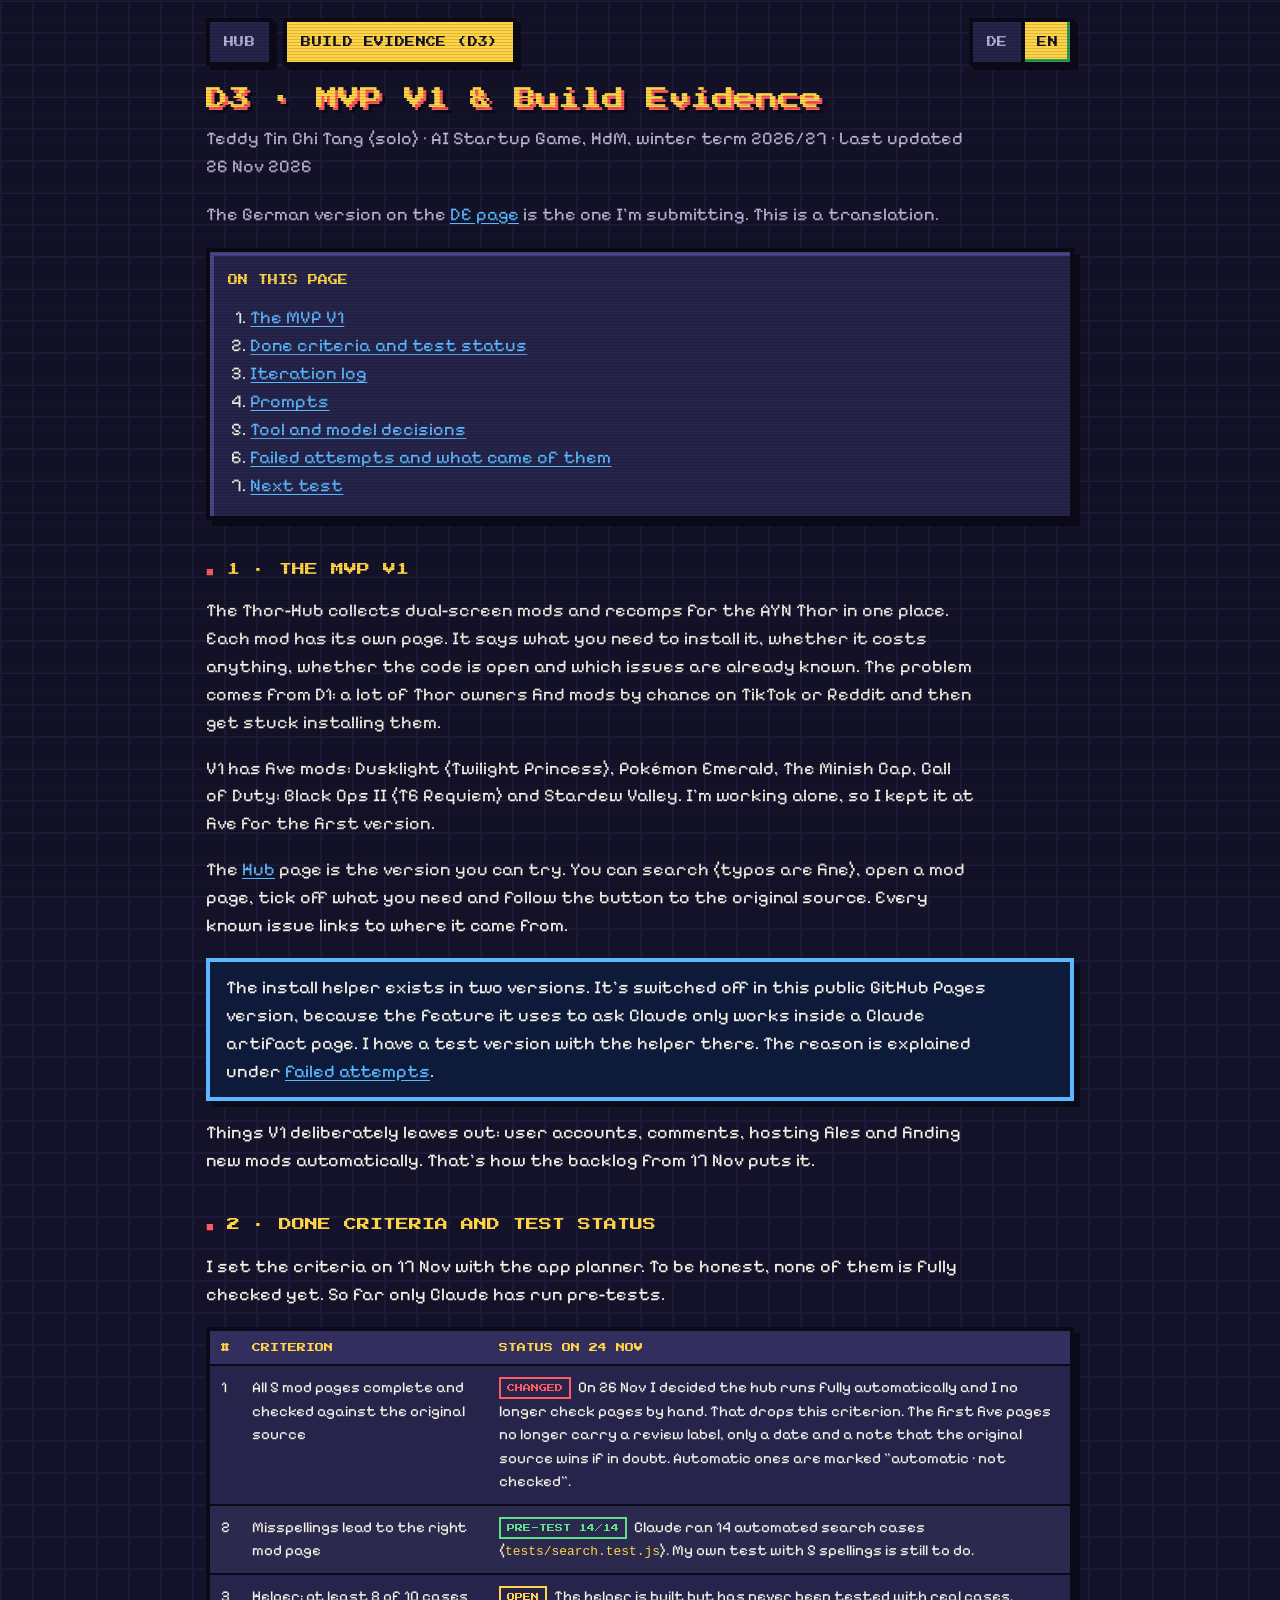
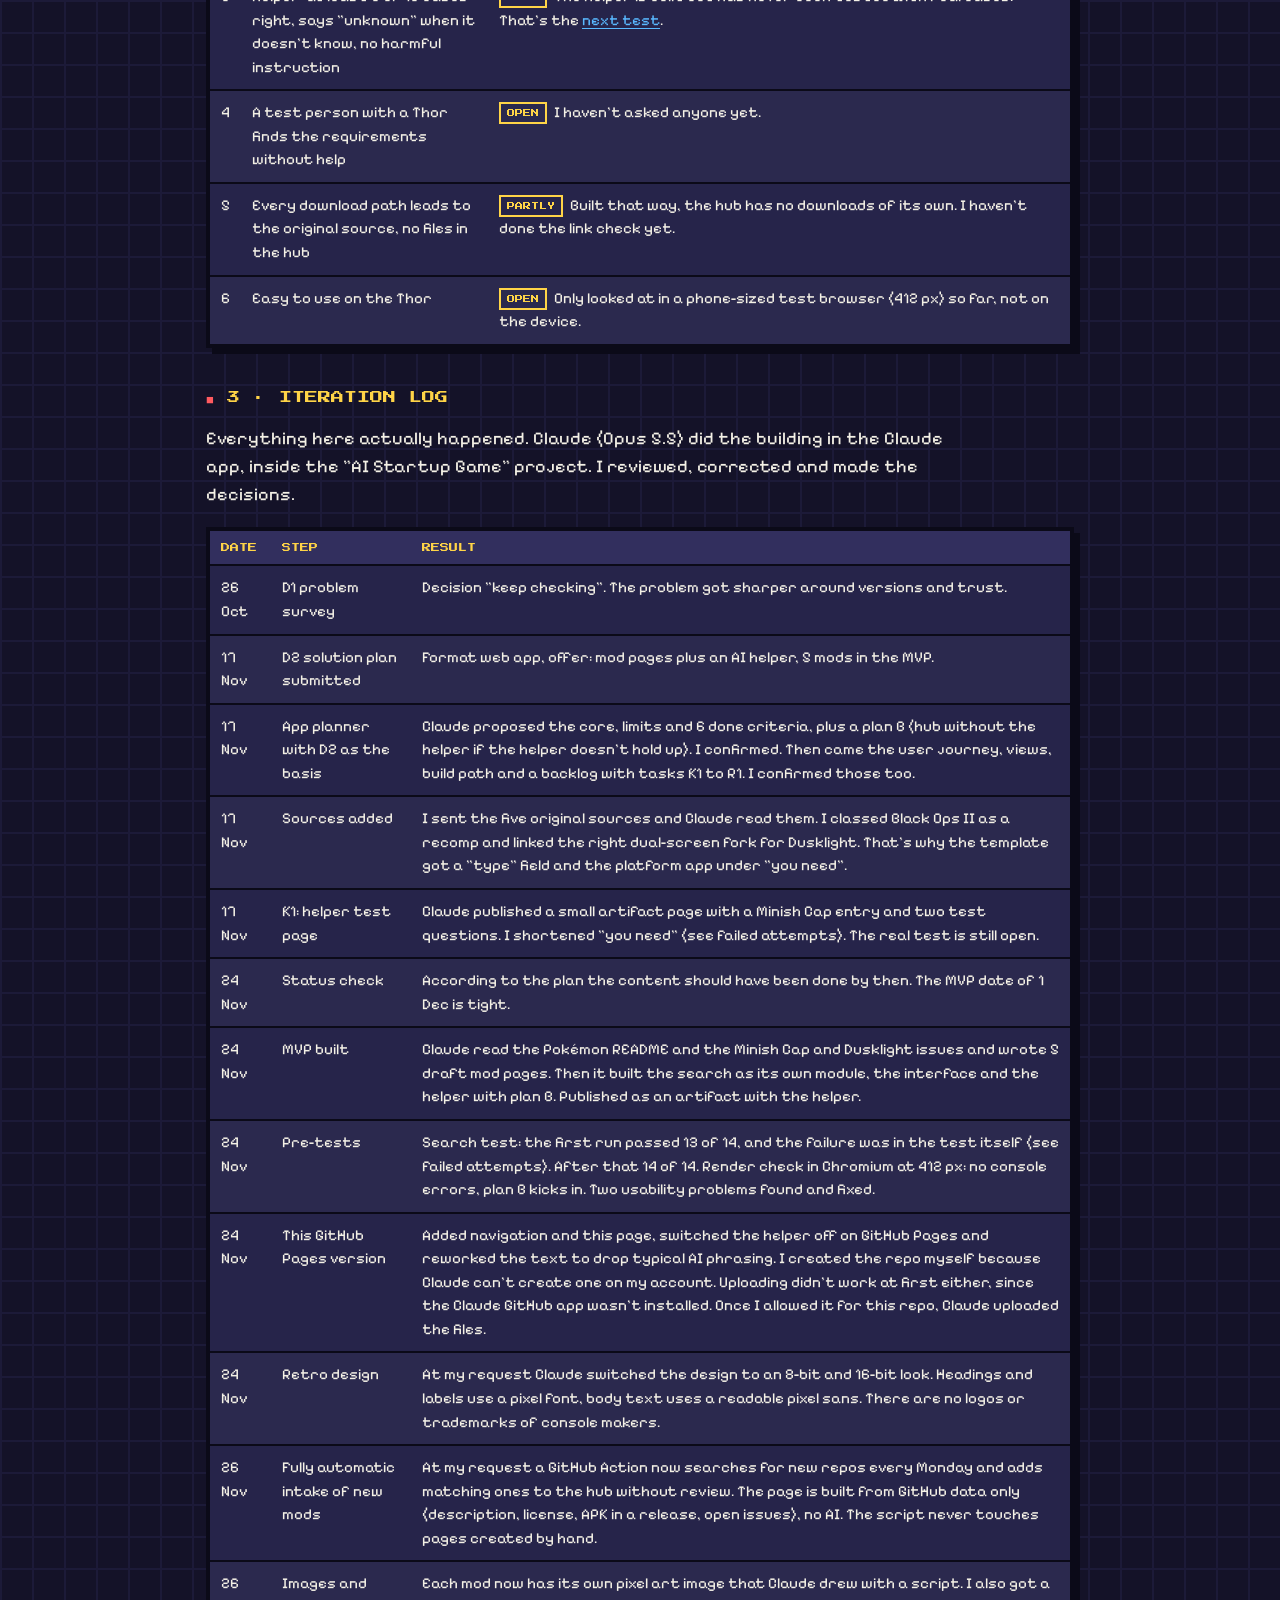
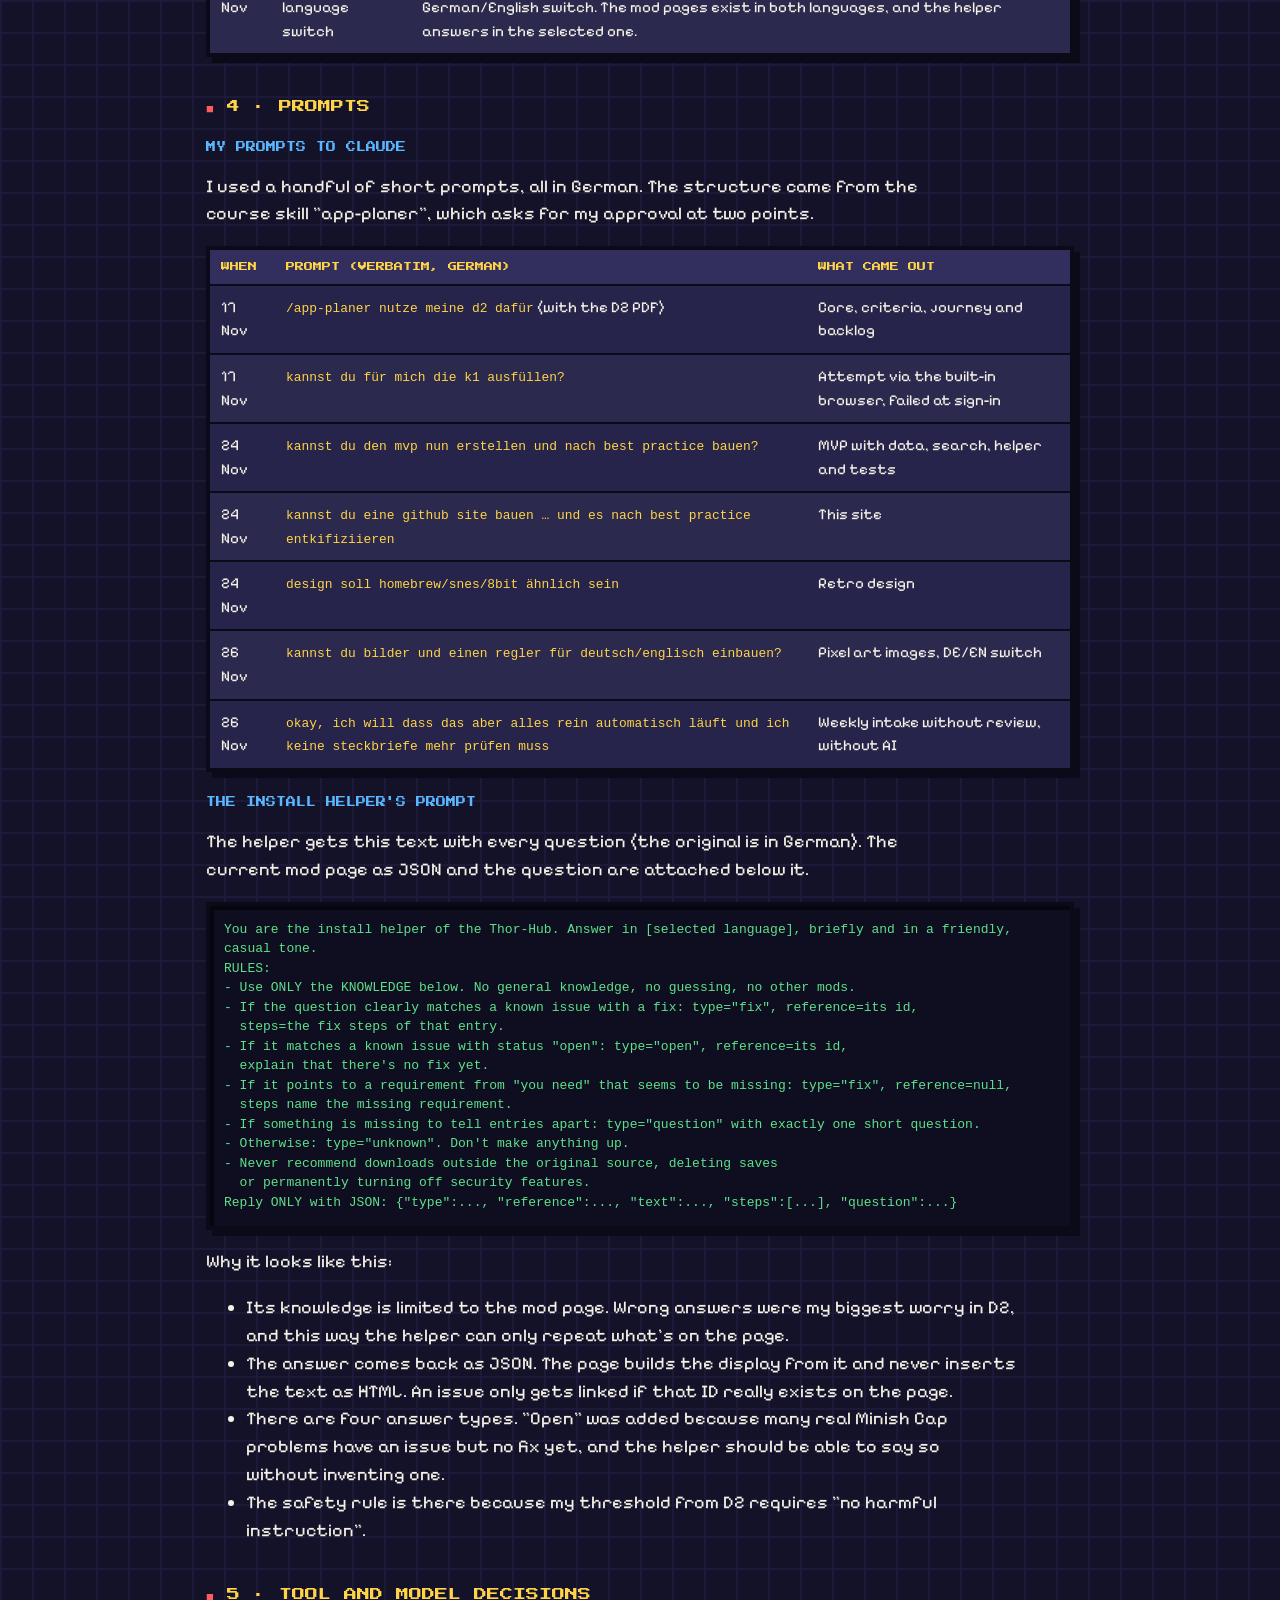
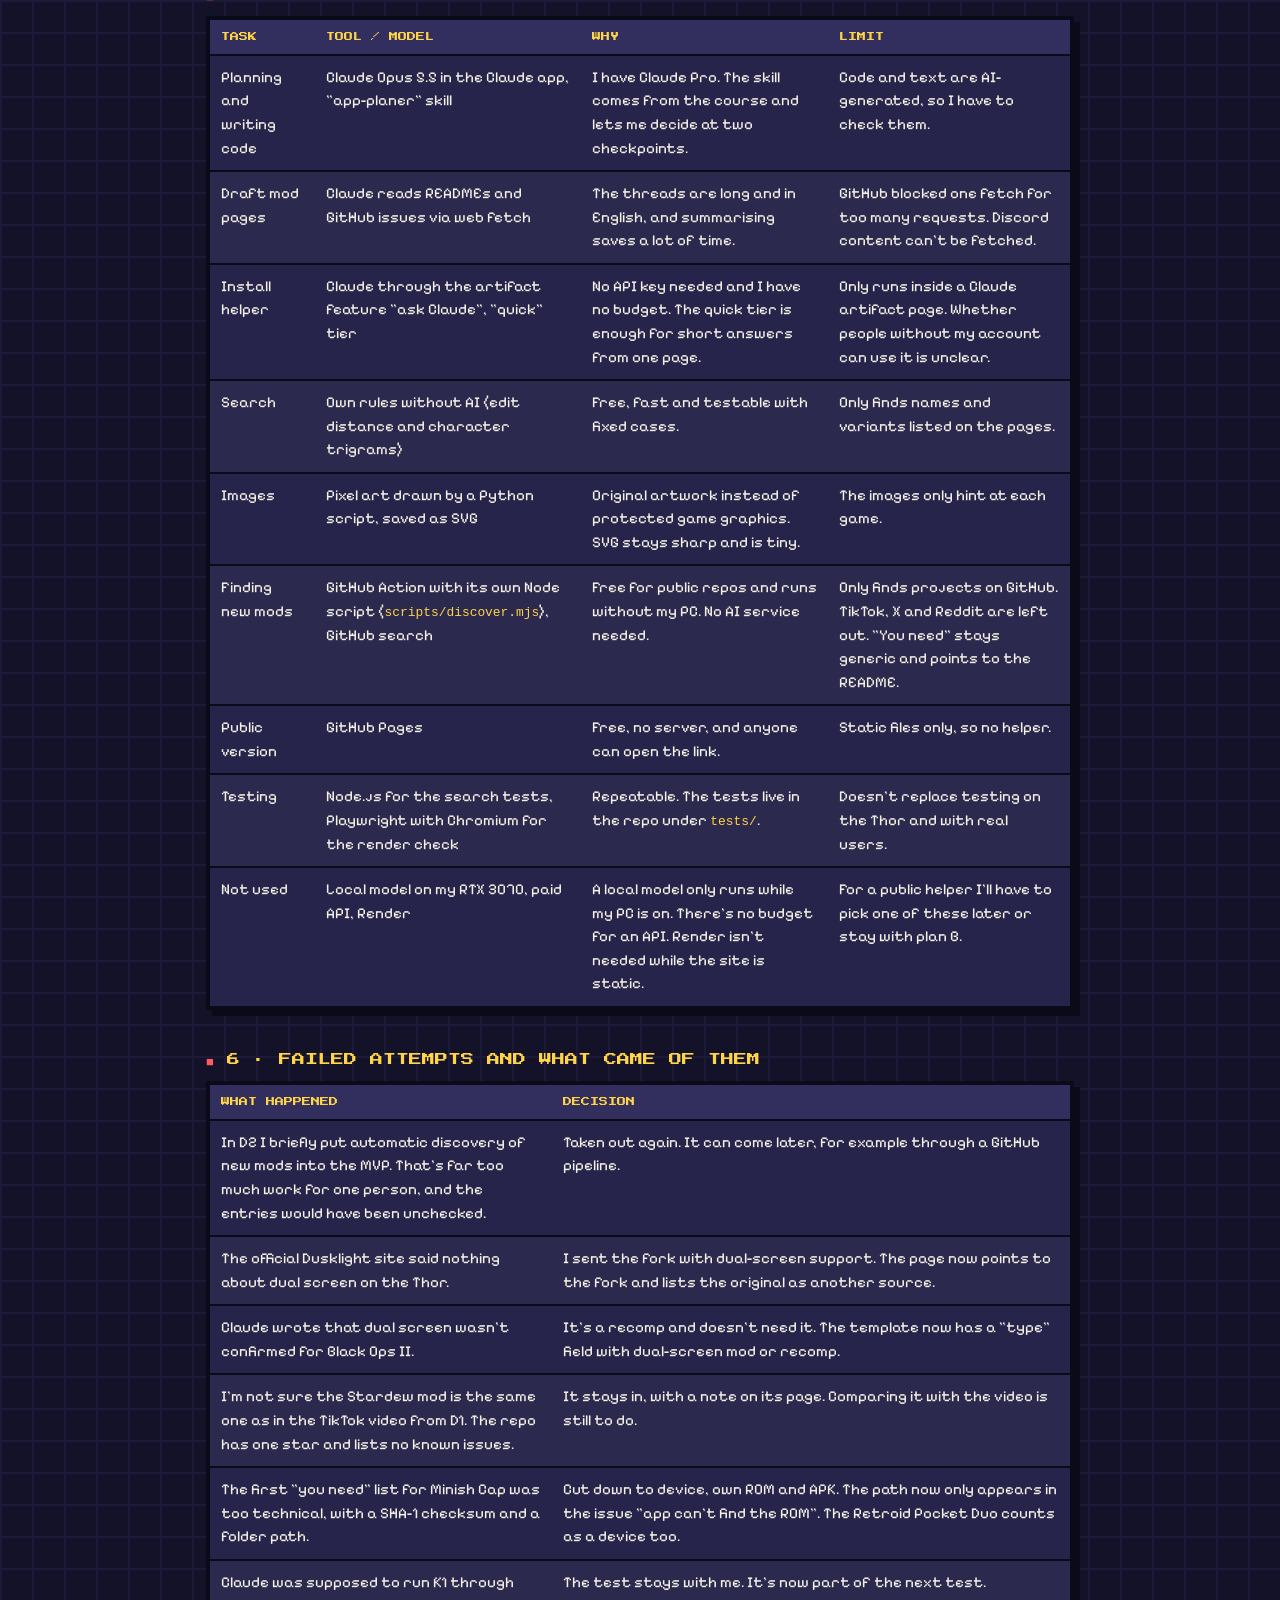
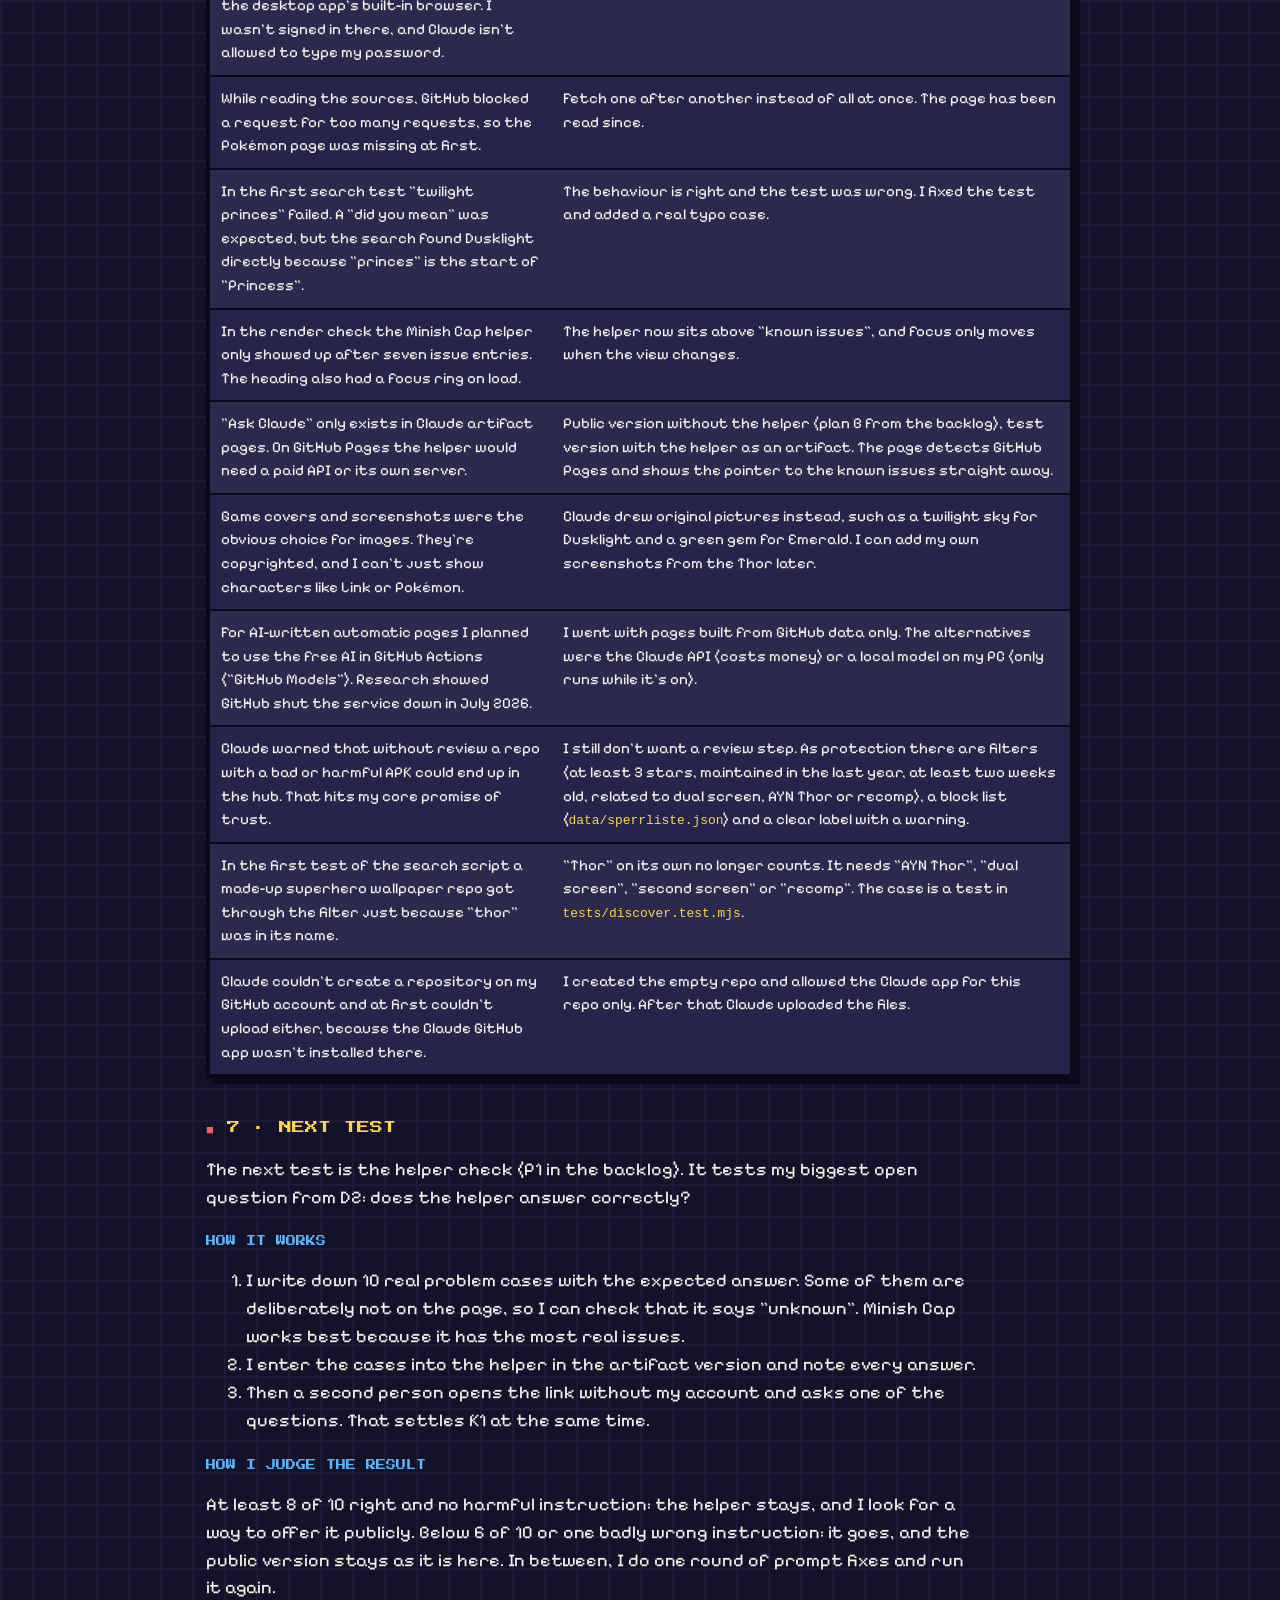
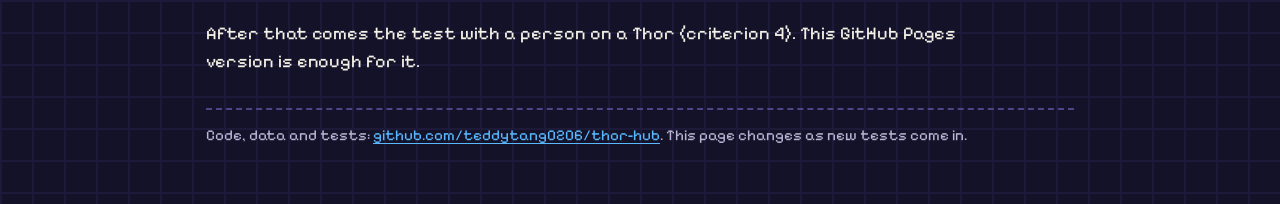
==== commit 167bda82: "Prüf-Label bei handgepflegten Steckbriefen entfernt Co-Authored-By: Claude Opus 5.5 <noreply@anthrop" ====
--- a/evidence.en.html
+++ b/evidence.en.html
@@ -55,7 +55,7 @@
     <div class="tablewrap"><table>
       <thead><tr><th>#</th><th>Criterion</th><th>Status on 24 Nov</th></tr></thead>
       <tbody>
-        <tr><td>1</td><td>All 5 mod pages complete and checked against the original source</td><td><span class="badge bad">changed</span> On 26 Nov I decided the hub runs fully automatically and I no longer check pages by hand. That drops this criterion. The first five pages are marked "summarised · not checked", automatic ones "automatic · not checked".</td></tr>
+        <tr><td>1</td><td>All 5 mod pages complete and checked against the original source</td><td><span class="badge bad">changed</span> On 26 Nov I decided the hub runs fully automatically and I no longer check pages by hand. That drops this criterion. The first five pages no longer carry a review label, only a date and a note that the original source wins if in doubt. Automatic ones are marked "automatic · not checked".</td></tr>
         <tr><td>2</td><td>Misspellings lead to the right mod page</td><td><span class="badge ok">pre-test 14/14</span> Claude ran 14 automated search cases (<code>tests/search.test.js</code>). My own test with 5 spellings is still to do.</td></tr>
         <tr><td>3</td><td>Helper: at least 8 of 10 cases right, says "unknown" when it doesn't know, no harmful instruction</td><td><span class="badge warn">open</span> The helper is built but has never been tested with real cases. That's the <a href="#test">next test</a>.</td></tr>
         <tr><td>4</td><td>A test person with a Thor finds the requirements without help</td><td><span class="badge warn">open</span> I haven't asked anyone yet.</td></tr>
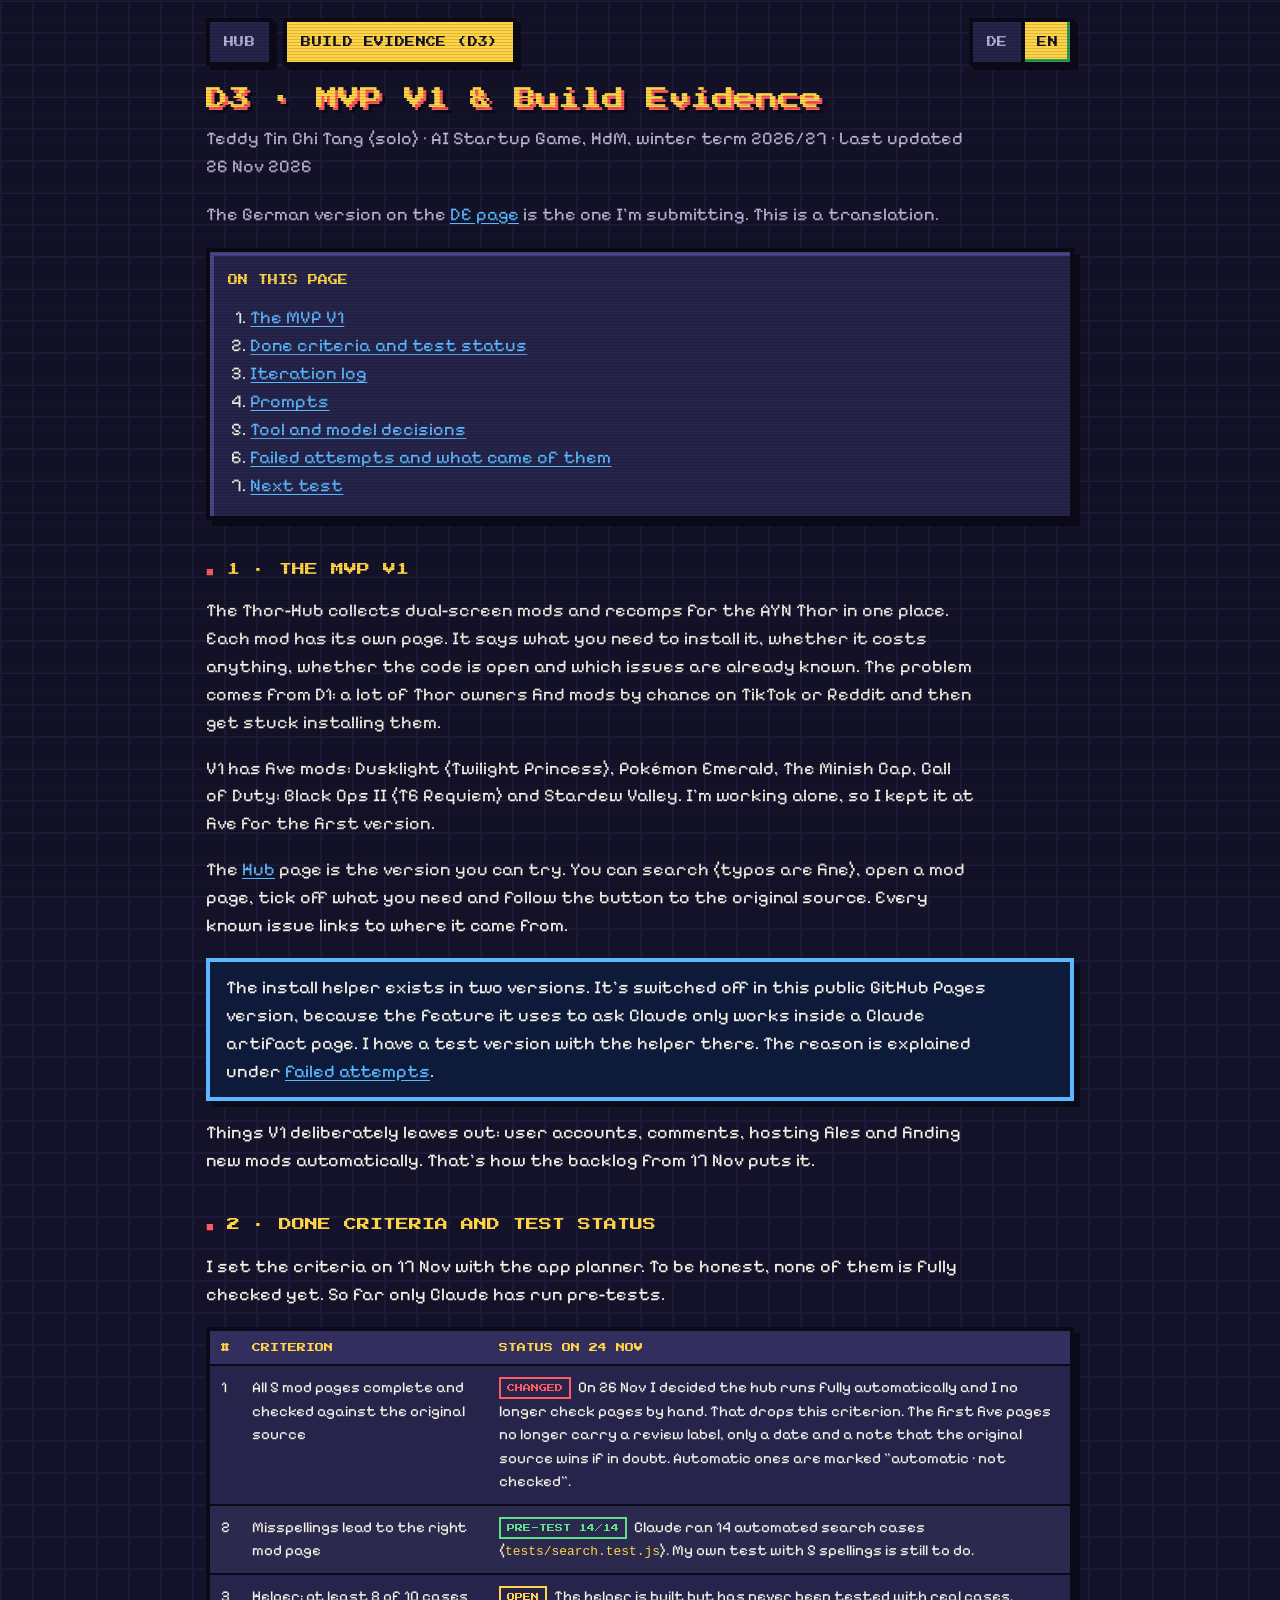
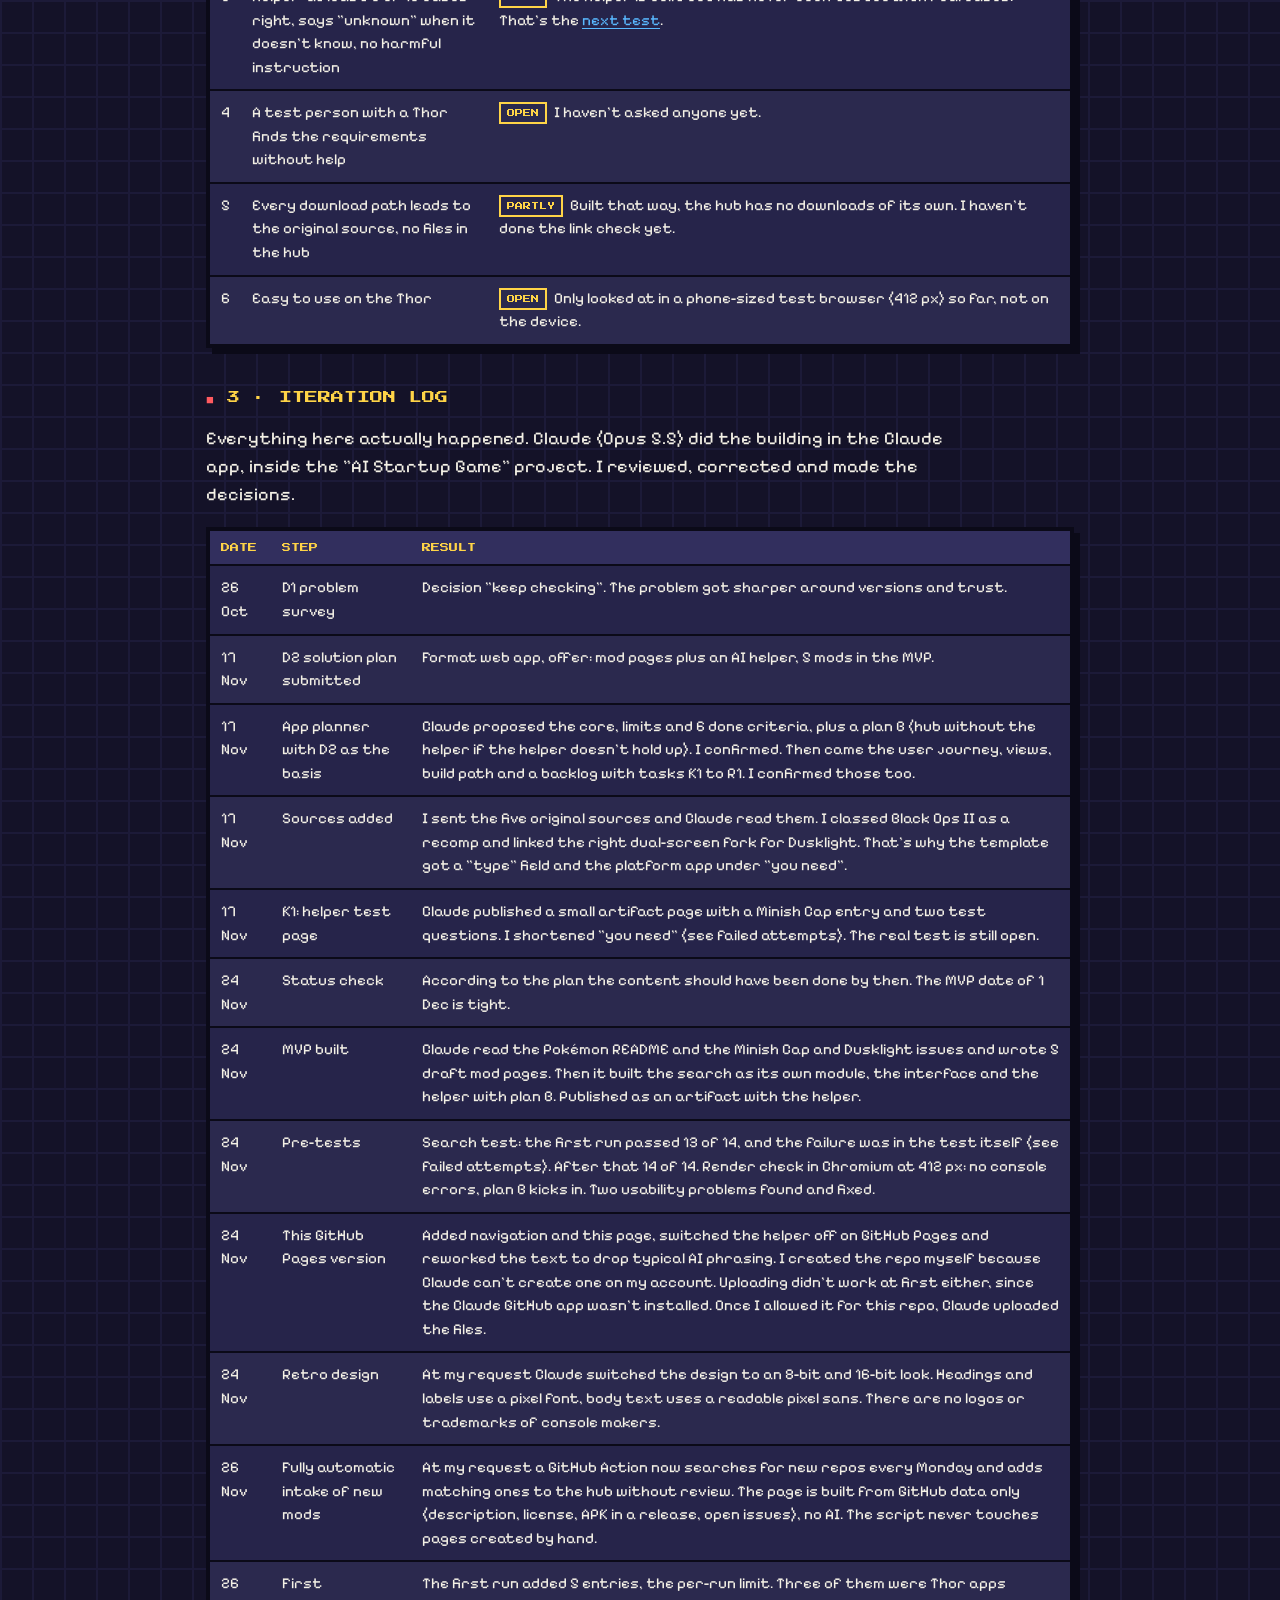
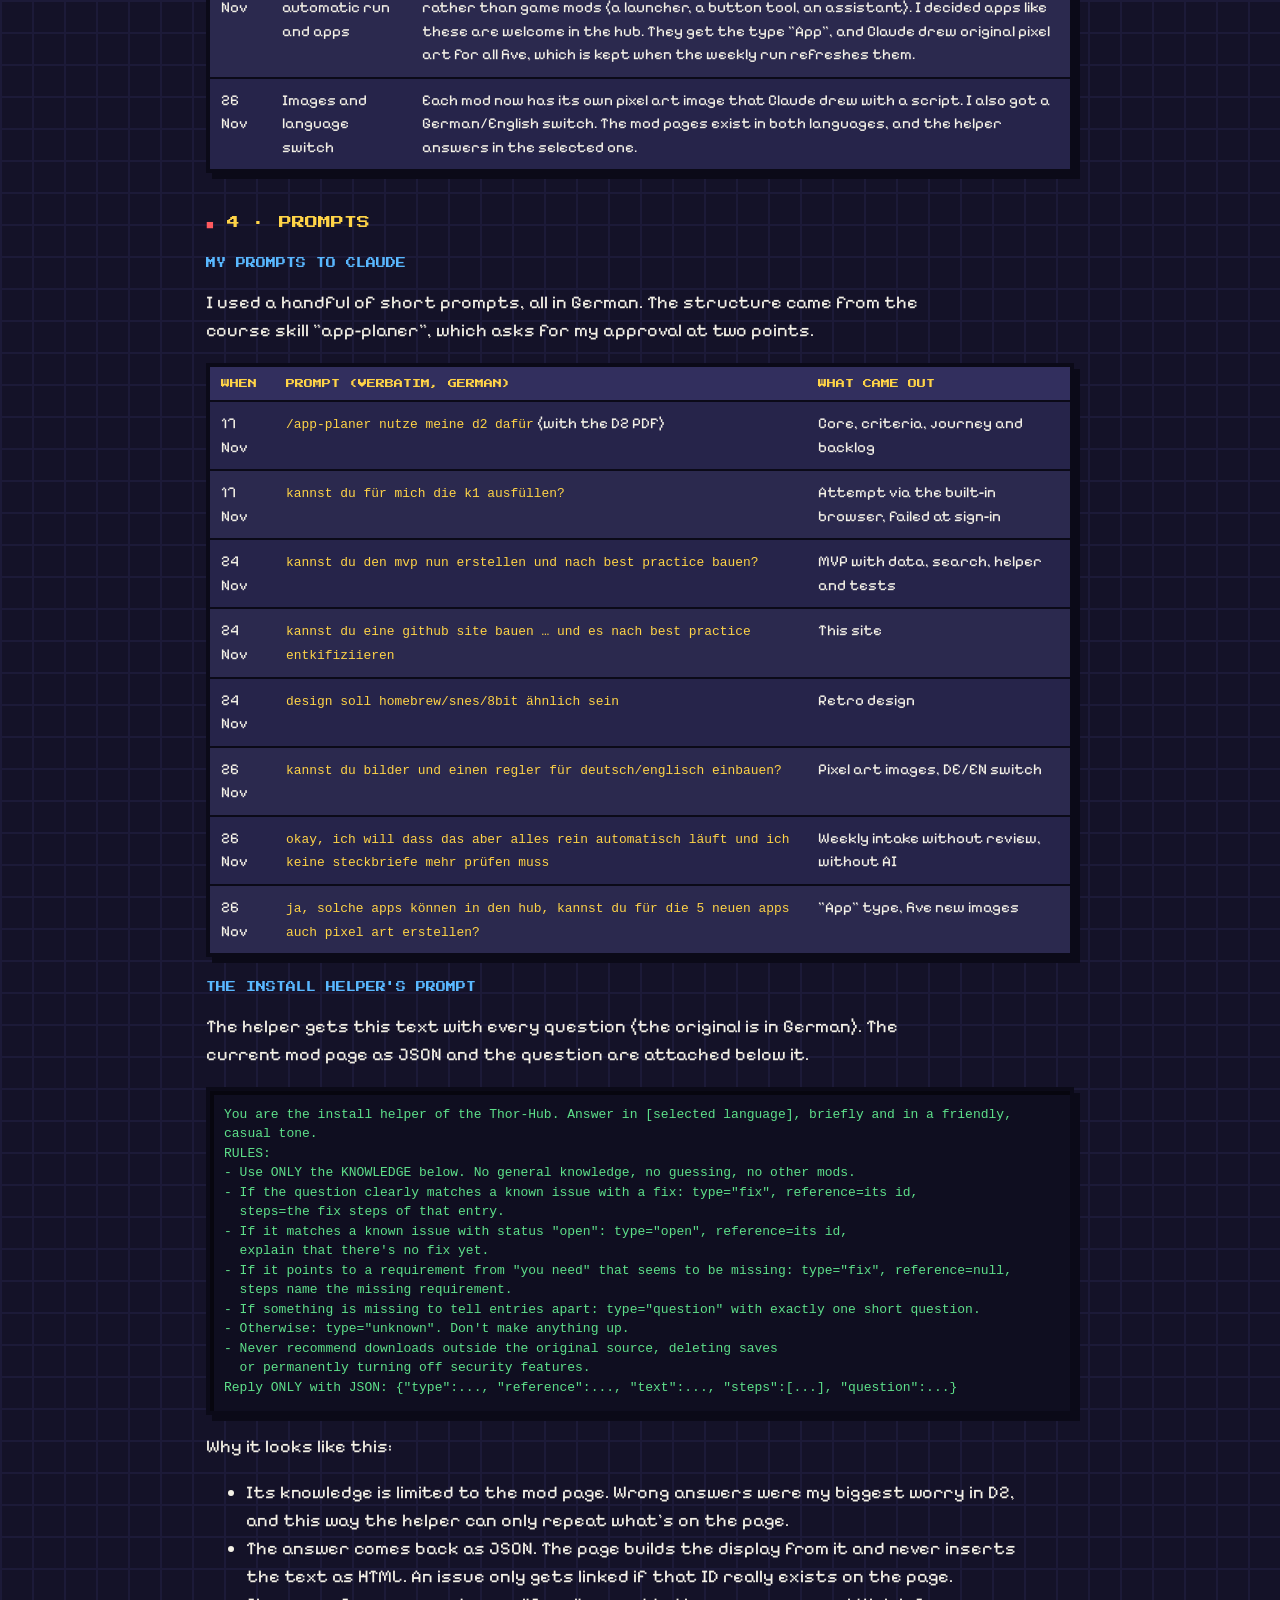
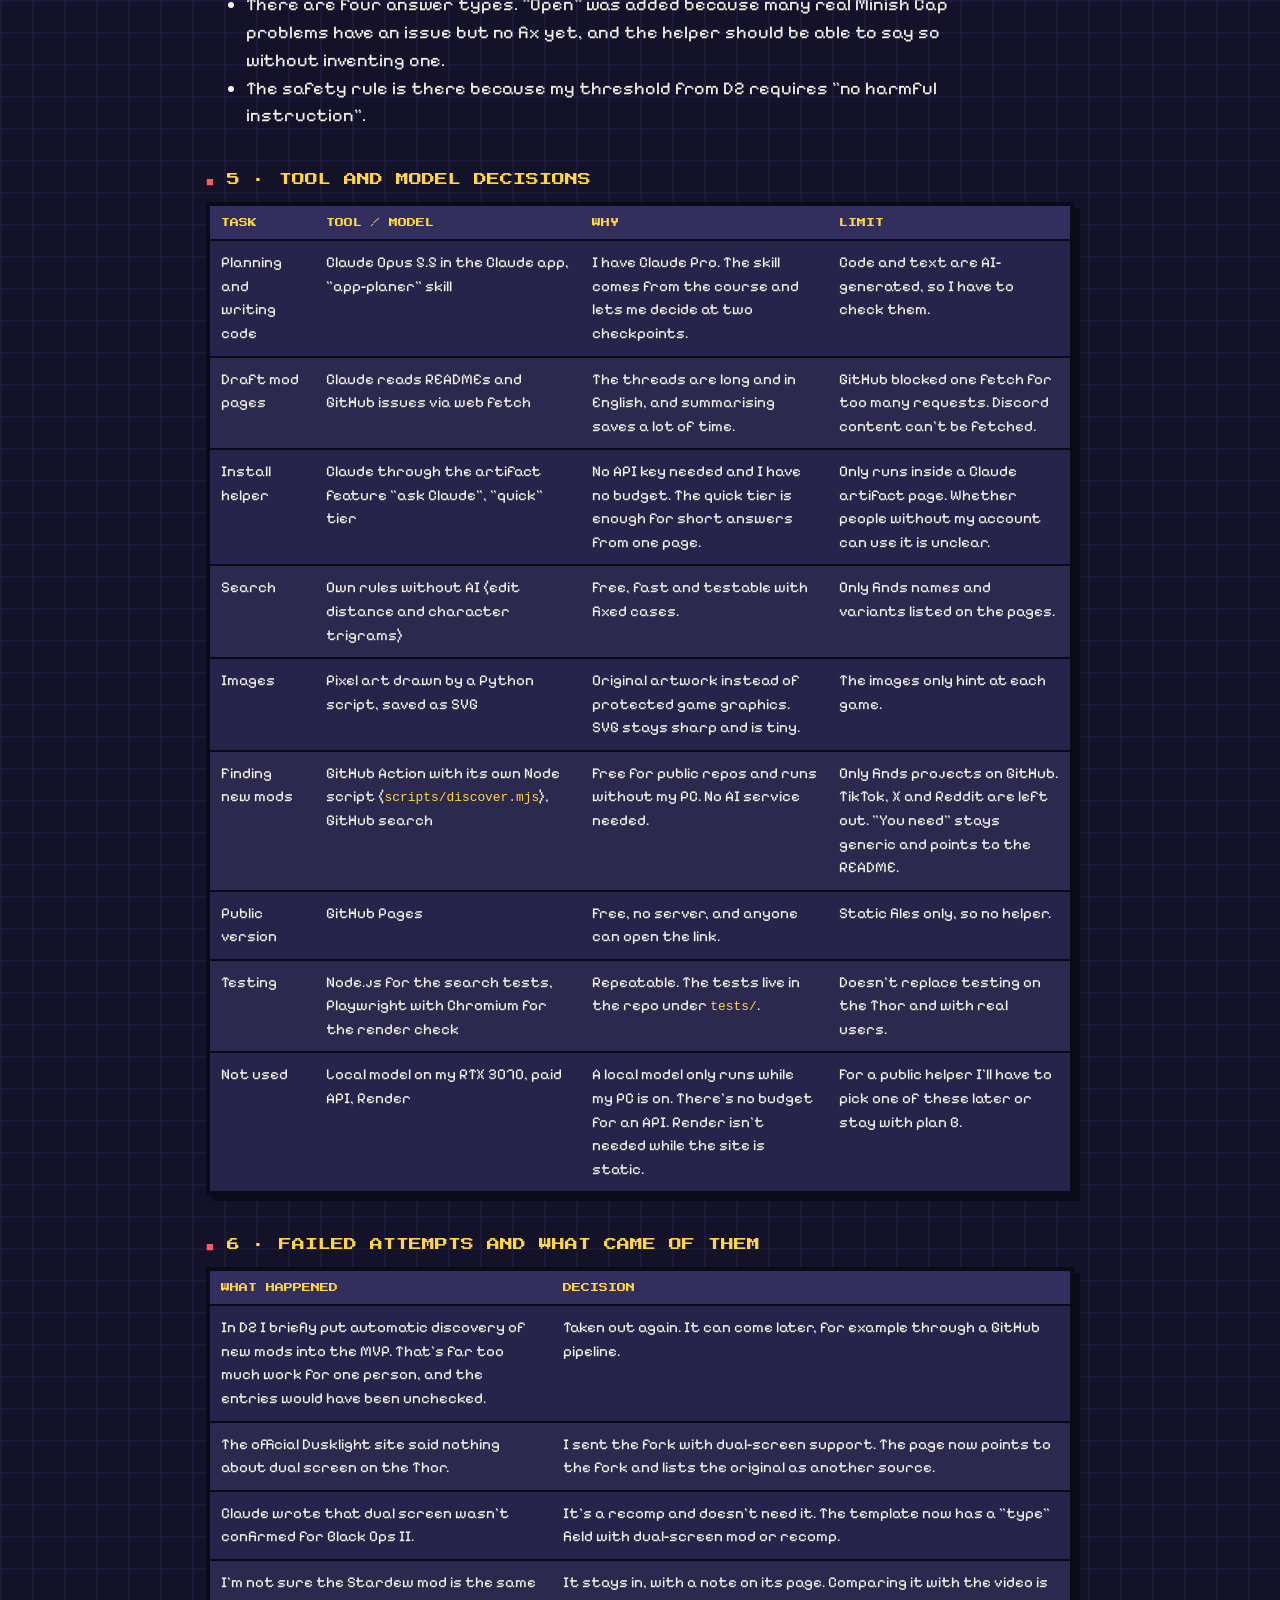
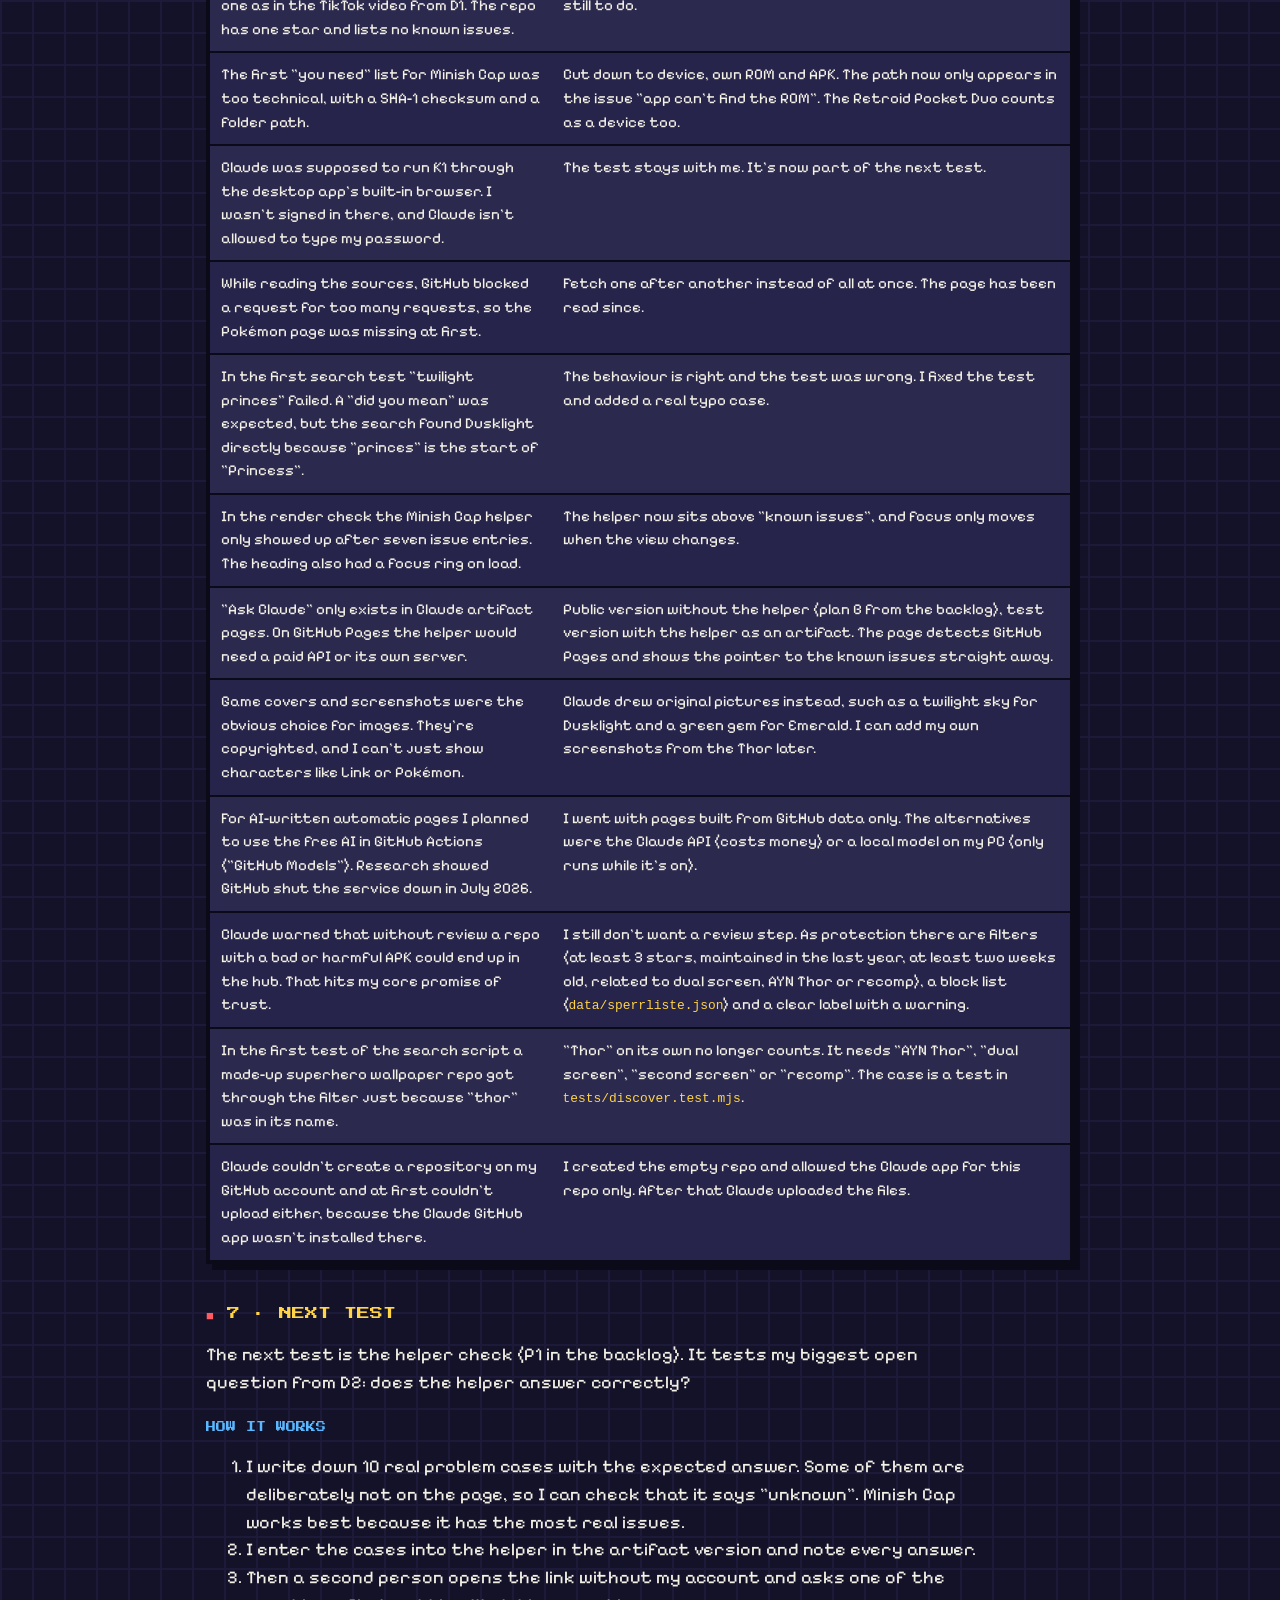
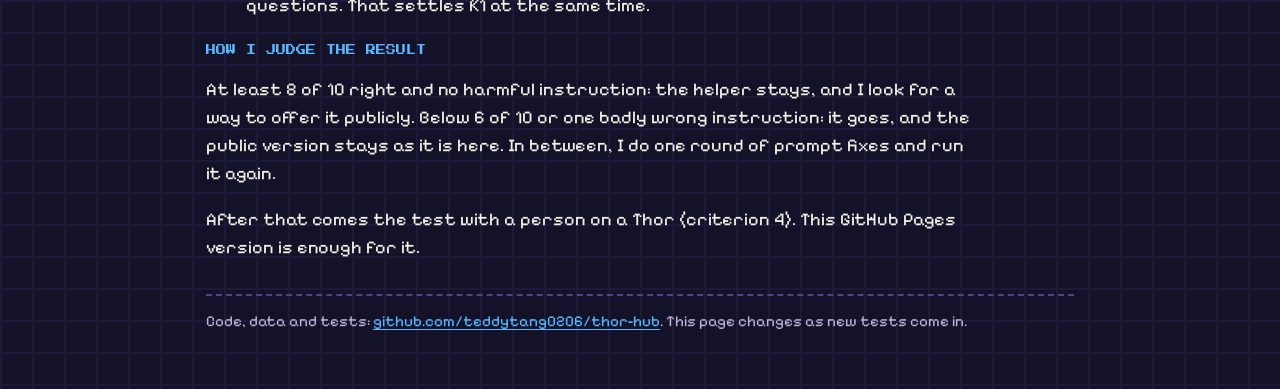
==== commit 3b1a031b: "Typ App und eigene Pixel-Art für die automatisch gefundenen Einträge Skript erkennt Apps, behält eig" ====
--- a/evidence.en.html
+++ b/evidence.en.html
@@ -11,7 +11,7 @@
 <link rel="icon" href="logo.svg" type="image/svg+xml">
 <meta name="theme-color" content="#141228">
 <link rel="alternate" hreflang="de" href="evidence.html">
-<link rel="stylesheet" href="styles.css">
+<link rel="stylesheet" href="styles.css?v=202611260929">
 </head>
 <body>
 <a class="skip" href="#content">Skip to content</a>
@@ -80,6 +80,7 @@
         <tr><td>24 Nov</td><td>This GitHub Pages version</td><td>Added navigation and this page, switched the helper off on GitHub Pages and reworked the text to drop typical AI phrasing. I created the repo myself because Claude can't create one on my account. Uploading didn't work at first either, since the Claude GitHub app wasn't installed. Once I allowed it for this repo, Claude uploaded the files.</td></tr>
         <tr><td>24 Nov</td><td>Retro design</td><td>At my request Claude switched the design to an 8-bit and 16-bit look. Headings and labels use a pixel font, body text uses a readable pixel sans. There are no logos or trademarks of console makers.</td></tr>
         <tr><td>26 Nov</td><td>Fully automatic intake of new mods</td><td>At my request a GitHub Action now searches for new repos every Monday and adds matching ones to the hub without review. The page is built from GitHub data only (description, license, APK in a release, open issues), no AI. The script never touches pages created by hand.</td></tr>
+        <tr><td>26 Nov</td><td>First automatic run and apps</td><td>The first run added 5 entries, the per-run limit. Three of them were Thor apps rather than game mods (a launcher, a button tool, an assistant). I decided apps like these are welcome in the hub. They get the type "App", and Claude drew original pixel art for all five, which is kept when the weekly run refreshes them.</td></tr>
         <tr><td>26 Nov</td><td>Images and language switch</td><td>Each mod now has its own pixel art image that Claude drew with a script. I also got a German/English switch. The mod pages exist in both languages, and the helper answers in the selected one.</td></tr>
       </tbody>
     </table></div>
@@ -97,6 +98,7 @@
         <tr><td>24 Nov</td><td><code>design soll homebrew/snes/8bit ähnlich sein</code></td><td>Retro design</td></tr>
         <tr><td>26 Nov</td><td><code>kannst du bilder und einen regler für deutsch/englisch einbauen?</code></td><td>Pixel art images, DE/EN switch</td></tr>
         <tr><td>26 Nov</td><td><code>okay, ich will dass das aber alles rein automatisch läuft und ich keine steckbriefe mehr prüfen muss</code></td><td>Weekly intake without review, without AI</td></tr>
+        <tr><td>26 Nov</td><td><code>ja, solche apps können in den hub, kannst du für die 5 neuen apps auch pixel art erstellen?</code></td><td>"App" type, five new images</td></tr>
       </tbody>
     </table></div>
 
